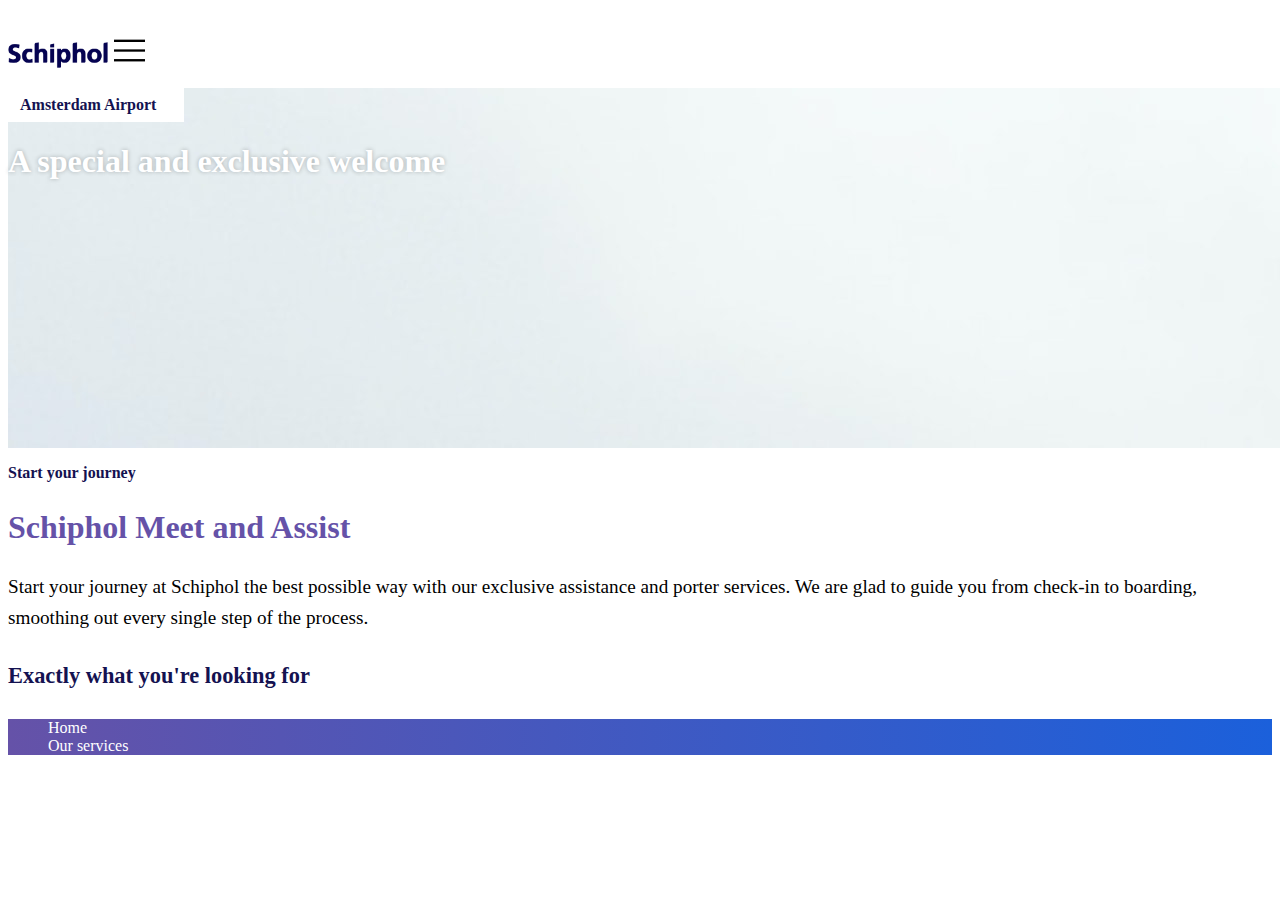
==== index.html @ 2ff03570 "Add files via upload" ====
<!doctype html>
<html lang="nl">
	
<head>
	<meta charset="UTF-8">
	<meta name="author" content="jouw naam">
	<meta name="viewport" content="width=device-width, initial-scale=1">
	
	<title>FED Rozemarijn Pol</title>
	
	<link href="styles/style.css" rel="stylesheet">
	<link rel="icon" type="image/svg+xml" href="images/cropped-favicon.jpeg">
</head>

<body>

	<header>
		<a href="index.html"><img src="images/Amsterdam_Airport_Schiphol_logo_(2018–present).svg.png" alt="logo"></a>
		<input type="checkbox" id="nav-toggle" class="nav-toggle">
		<nav>   
			<ul>
				<li><a href="index.html">Home</a> </li>
				<li><a href="ourservices.html">Our services</a> </li>
			</ul>
		</nav> 
	<label for="nav-toggle" class="nav-toggle-lable">
		<span><img src="images/menu (2).png"></span>
	</label>
	
	</header>


	<main>
<article>

	<section class="hero">

		<h3>Amsterdam Airport</h3>
		<h1>A special and exclusive welcome</h1>

	</section>

	<section class="intro">
		
		<h3>Start your journey</h3>
		<h2>Schiphol Meet and Assist</h2>
		<p>Start your journey at Schiphol the best possible way with our exclusive assistance and porter services. We are glad to guide you from check-in to boarding, smoothing out every single step of the process.</p>

	</section>

	<section class="services">

		<h4>Exactly what you're looking for</h4>

	</section>

</article>
	</main>

	<footer>
		<ul>
			<li><a href="index.html">Home</a> </li>
			<li><a href="ourservices.html">Our services</a> </li>
		</ul>
	</footer>

	<script defer src="scripts/script.js"></script>
</body>
	
</html>
---- styles/style.css ----
/**************/
/* CSS REMEDY */
/**************/
*, *::after, *::before {
  box-sizing:border-box;  
}

button, summary {
	cursor: pointer;
}





/*********************/
/* CUSTOM PROPERTIES */
/*********************/
:root {
	/* startje */
	--color-text:#111;
	--color-background:#eee;
}





/****************/
/* JOUW STYLING */
/****************/

/* jouw code */

/* titels */

h1 {
	font-family: "Lato";
	font-weight: 900;
	font-size: 2em;
	color: white;
	text-shadow: 0 0 4px rgb(34 34 34 / 30%);
}

h2 {
	font-family: "Lato";
	font-weight: 900;
	font-size: 2em;
	color: rgb(101,82,168);

}

h3 {
	font-family: "Lato";
	font-weight: 900;
	font-size: 1em;
	color: #141251;
}

h4 {
	font-family: "Lato";
	font-weight: 900;
	font-size: 1.4em;
	color: #141251;
}



header img {
	width: 100px;
}

/* Hamburger menu */

span img {
	width: 35px;
	padding-top: 25px;
}

.nav-toggle {
	display: none;
}

.nav-toggle-label {
	position: absolute;
	display:flex;
	align-items:center;

}

.nav-toggle:checked ~ nav {
	display:block;
}

nav {
	
	position:absolute;
	display:none;
	background-color:#141251;
	
}

nav a{
	text-decoration: none;
	font-family: "Lato";
	font-weight: 200;
	font-size: 1em;
	color:#ffffff;

}

nav li {
	list-style: none;
}


/* Hero */



.hero {

	background-image: url(../images/willy-wo-pXnMG0FfSwA-unsplash.jpg);
	width: 100vw;
	height: 40vh;

}

.hero h3 {
	background-color: white;
	padding-top: 8px;
	padding-bottom: 8px;
	padding-left: 12px;
	padding-right: 12px;
	width: 11em;
	
}

/* Intro */

.intro p{

	font-family: "Lato";
	font-weight: 200;
	font-size: 1.2em;
	color: rgb (34, 34, 34);
	line-height: 1.6em;
	
}






/* Footer */

footer {
	background-image:linear-gradient(90deg, #6552a8 0%, #1b60db 100%);
}

footer a {
	font-family: "Lato";
	font-weight: 200;
	font-size: 1em;
	color:#ffffff;
	text-decoration: none;
	
}

footer li {
	list-style: none;
}
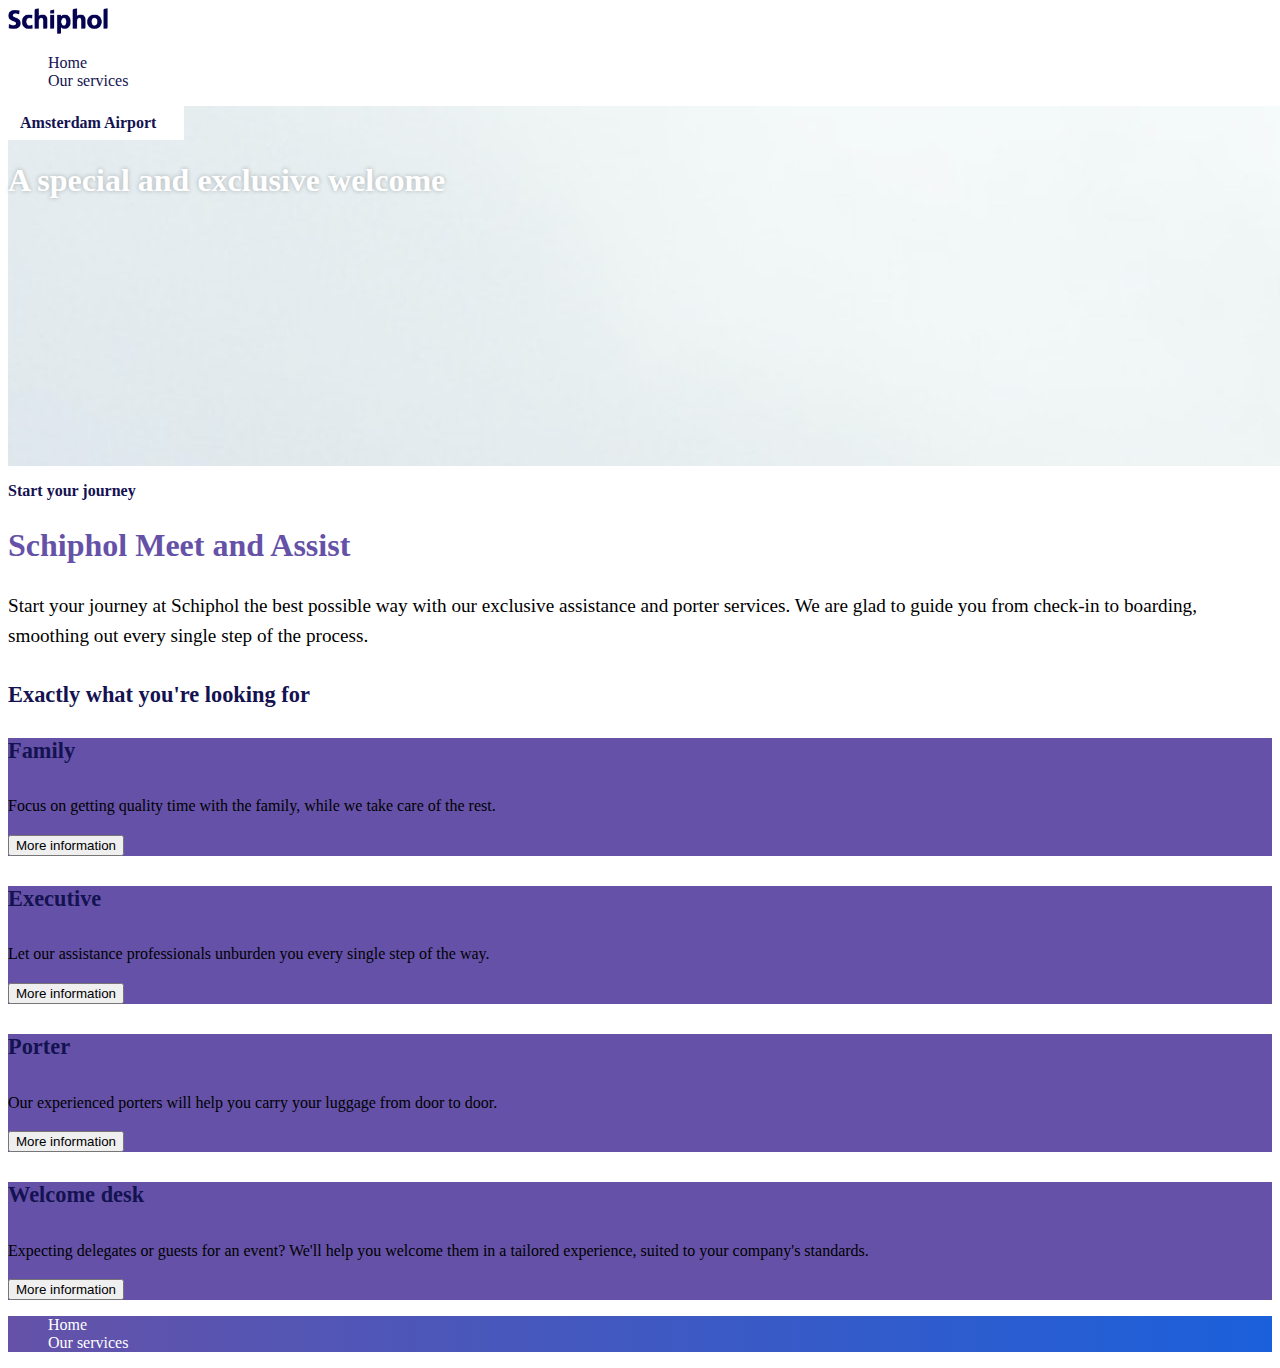
==== commit b52ef9a1: "Add files via upload" ====
--- a/index.html
+++ b/index.html
@@ -16,22 +16,19 @@
 
 	<header>
 		<a href="index.html"><img src="images/Amsterdam_Airport_Schiphol_logo_(2018–present).svg.png" alt="logo"></a>
-		<input type="checkbox" id="nav-toggle" class="nav-toggle">
 		<nav>   
 			<ul>
 				<li><a href="index.html">Home</a> </li>
 				<li><a href="ourservices.html">Our services</a> </li>
 			</ul>
 		</nav> 
-	<label for="nav-toggle" class="nav-toggle-lable">
-		<span><img src="images/menu (2).png"></span>
-	</label>
+	
 	
 	</header>
 
 
 	<main>
-<article>
+
 
 	<section class="hero">
 
@@ -48,13 +45,37 @@
 
 	</section>
 
-	<section class="services">
+	<article class="services">
 
 		<h4>Exactly what you're looking for</h4>
 
-	</section>
+		<section class="card">
+			<h4>Family</h4>
+			<p>Focus on getting quality time with the family, while we take care of the rest.</p>
+			<a href="ourservices.html"><button type="button">More information</button></a>
+		</section>
 
-</article>
+		<section class="card">
+			<h4>Executive</h4>
+			<p>Let our assistance professionals unburden you every single step of the way.</p>
+			<a href="ourservices.html"><button type="button">More information</button></a>
+		</section>
+
+		<section class="card">
+			<h4>Porter</h4>
+			<p>Our experienced porters will help you carry your luggage from door to door.</p>
+			<a href="ourservices.html"><button type="button">More information</button></a>
+		</section>
+
+		<section class="card">
+			<h4>Welcome desk</h4>
+			<p>Expecting delegates or guests for an event? We'll help you welcome them in a tailored experience, suited to your company's standards.</p>
+			<a href="ourservices.html"><button type="button">More information</button></a>
+		</section>
+
+	</article>
+
+
 	</main>
 
 	<footer>
--- a/styles/style.css
+++ b/styles/style.css
@@ -32,7 +32,7 @@
 
 /* jouw code */
 
-/* titels */
+/* titels en tekst*/
 
 h1 {
 	font-family: "Lato";
@@ -64,48 +64,27 @@
 	color: #141251;
 }
 
-
+p {
+	font-family: "Lato";
+	font-weight: 200;
+	font-size: 1em;
+	color: rgb (34, 34, 34);
+	line-height: 1.6em;
+}
 
 header img {
 	width: 100px;
 }
 
-/* Hamburger menu */
+/* Navigatie */
 
-span img {
-	width: 35px;
-	padding-top: 25px;
-}
-
-.nav-toggle {
-	display: none;
-}
-
-.nav-toggle-label {
-	position: absolute;
-	display:flex;
-	align-items:center;
-
-}
-
-.nav-toggle:checked ~ nav {
-	display:block;
-}
-
-nav {
-	
-	position:absolute;
-	display:none;
-	background-color:#141251;
-	
-}
 
 nav a{
 	text-decoration: none;
 	font-family: "Lato";
 	font-weight: 200;
 	font-size: 1em;
-	color:#ffffff;
+	color:#141251;
 
 }
 
@@ -149,9 +128,11 @@
 }
 
 
+/* Services Cards */
 
-
-
+.card {
+	background-color: #6552a8;
+}
 
 /* Footer */
 
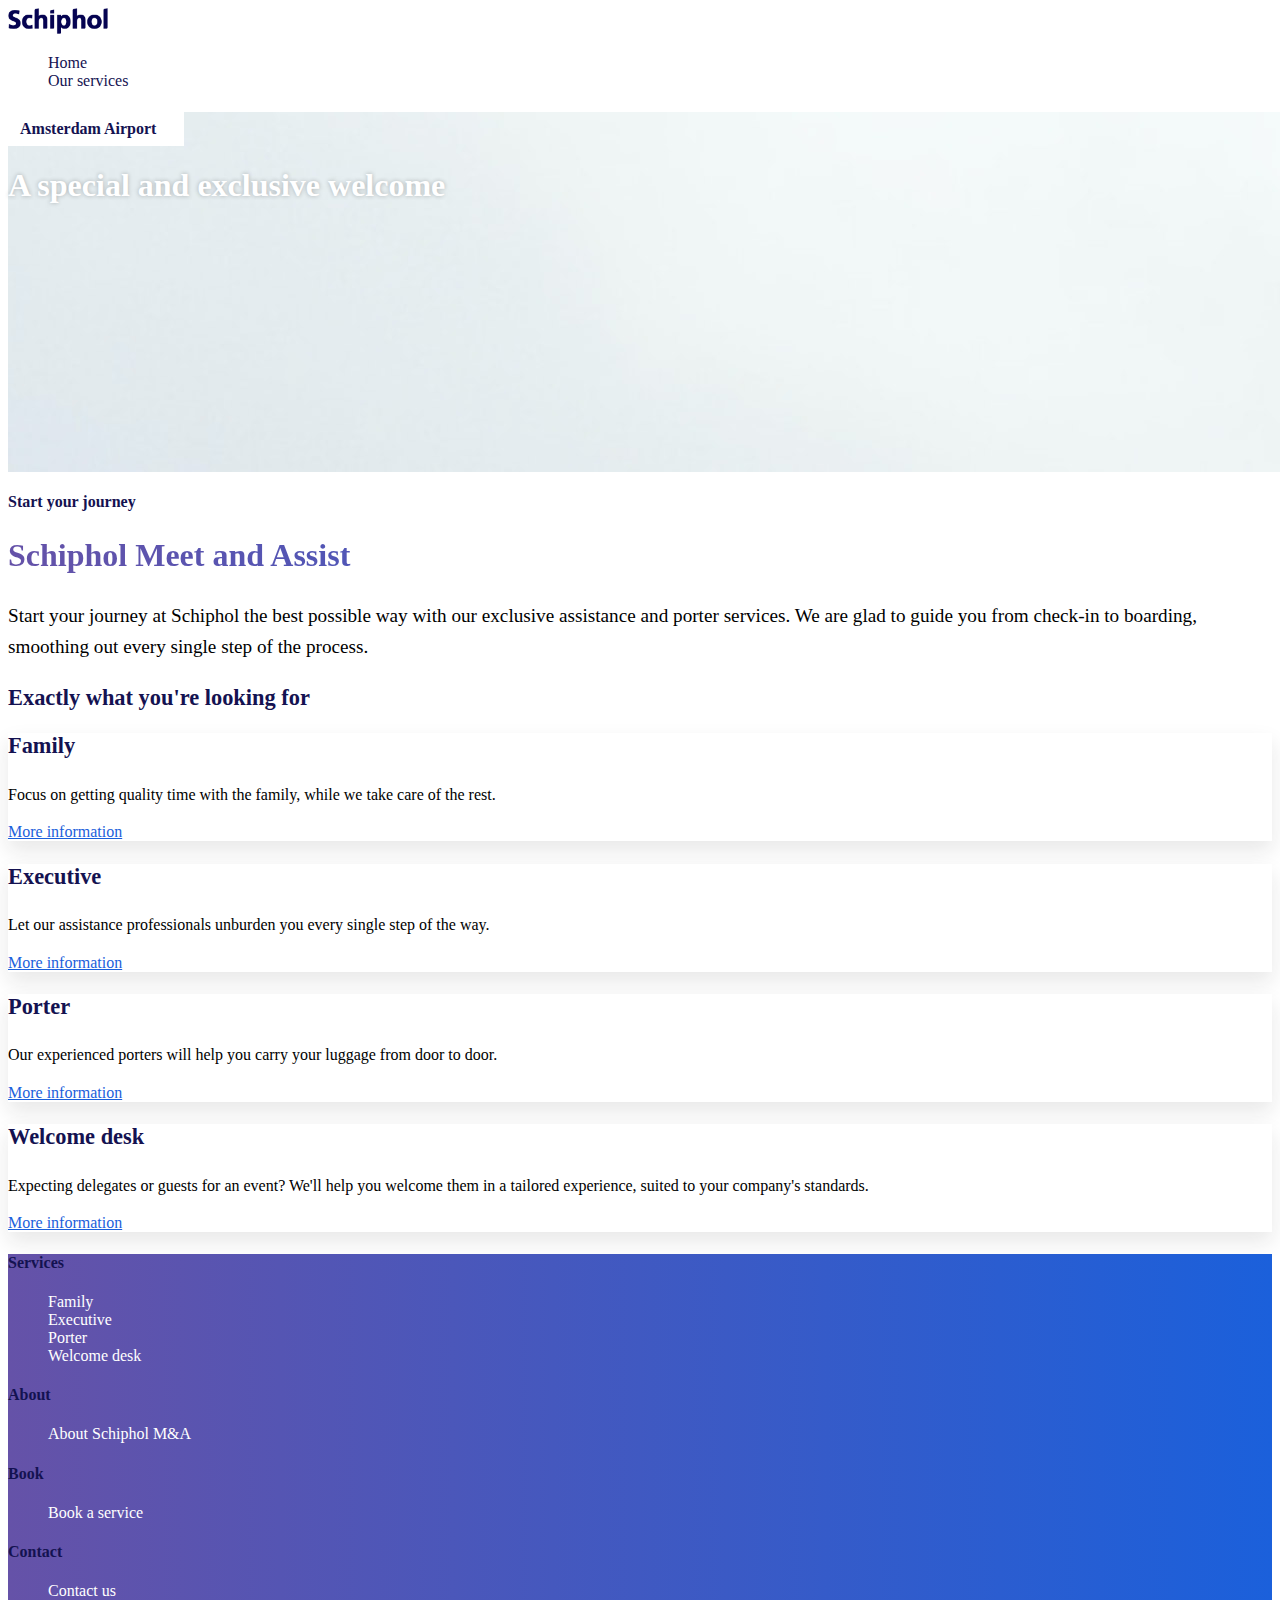
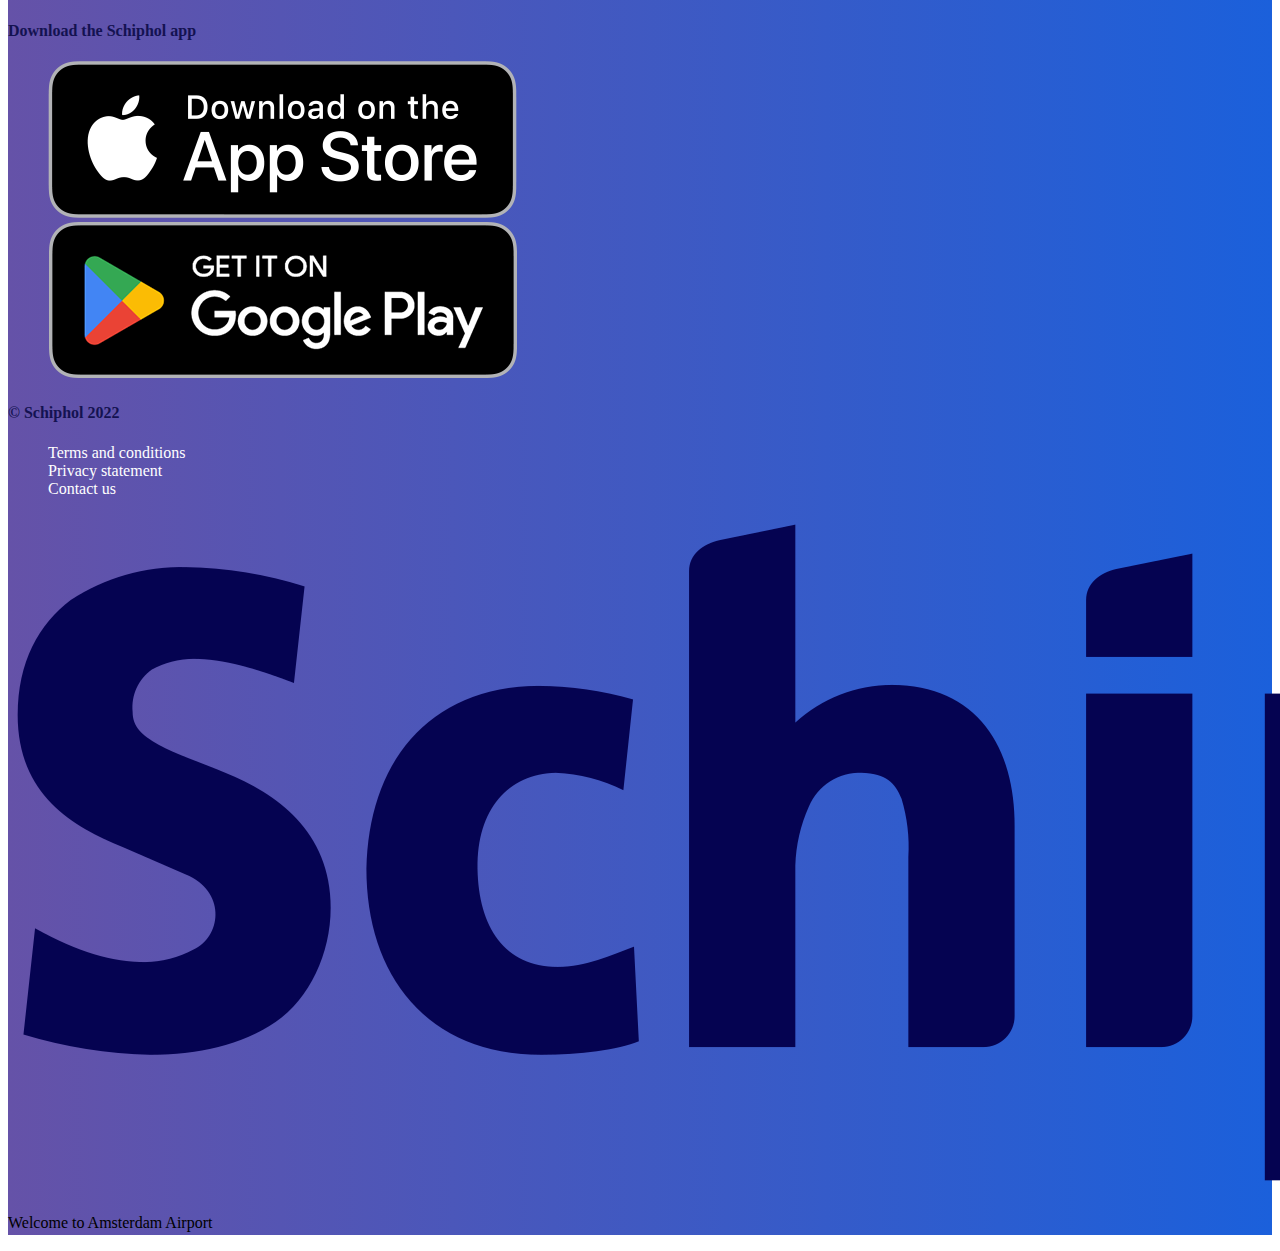
==== commit 489a8eec: "Add files via upload" ====
--- a/index.html
+++ b/index.html
@@ -15,79 +15,142 @@
 <body>
 
 	<header>
-		<a href="index.html"><img src="images/Amsterdam_Airport_Schiphol_logo_(2018–present).svg.png" alt="logo"></a>
+
+		
+		<a class="logo" href="index.html">
+			<img src="images/Amsterdam_Airport_Schiphol_logo_(2018–present).svg.png" alt="logo">
+		</a>
+
+		
+
 		<nav>   
 			<ul>
 				<li><a href="index.html">Home</a> </li>
 				<li><a href="ourservices.html">Our services</a> </li>
 			</ul>
 		</nav> 
-	
-	
+
 	</header>
 
 
 	<main>
 
+		<section class="hero">
 
-	<section class="hero">
+			<h4>Amsterdam Airport</h4>
+			<h1>A special and exclusive welcome</h1>
 
-		<h3>Amsterdam Airport</h3>
-		<h1>A special and exclusive welcome</h1>
-
-	</section>
-
-	<section class="intro">
-		
-		<h3>Start your journey</h3>
-		<h2>Schiphol Meet and Assist</h2>
-		<p>Start your journey at Schiphol the best possible way with our exclusive assistance and porter services. We are glad to guide you from check-in to boarding, smoothing out every single step of the process.</p>
-
-	</section>
-
-	<article class="services">
-
-		<h4>Exactly what you're looking for</h4>
-
-		<section class="card">
-			<h4>Family</h4>
-			<p>Focus on getting quality time with the family, while we take care of the rest.</p>
-			<a href="ourservices.html"><button type="button">More information</button></a>
 		</section>
 
-		<section class="card">
-			<h4>Executive</h4>
-			<p>Let our assistance professionals unburden you every single step of the way.</p>
-			<a href="ourservices.html"><button type="button">More information</button></a>
+		<section class="intro">
+			
+			<h4>Start your journey</h4>
+			<h2>Schiphol Meet and Assist</h2>
+			<p>Start your journey at Schiphol the best possible way with our exclusive assistance and porter services. We are glad to guide you from check-in to boarding, smoothing out every single step of the process.</p>
+
 		</section>
 
-		<section class="card">
-			<h4>Porter</h4>
-			<p>Our experienced porters will help you carry your luggage from door to door.</p>
-			<a href="ourservices.html"><button type="button">More information</button></a>
-		</section>
+		<article>
 
-		<section class="card">
-			<h4>Welcome desk</h4>
-			<p>Expecting delegates or guests for an event? We'll help you welcome them in a tailored experience, suited to your company's standards.</p>
-			<a href="ourservices.html"><button type="button">More information</button></a>
-		</section>
+			<h3>Exactly what you're looking for</h3>
 
-	</article>
+			<section class="card">
+				<h3>Family</h3>
+				<p>Focus on getting quality time with the family, while we take care of the rest.</p>
+				<a href="ourservices.html">More information</a>
+			</section>
 
+			<section class="card">
+				<h3>Executive</h3>
+				<p>Let our assistance professionals unburden you every single step of the way.</p>
+				<a href="ourservices.html">More information</a>
+			</section>
+
+			<section class="card">
+				<h3>Porter</h3>
+				<p>Our experienced porters will help you carry your luggage from door to door.</p>
+				<a href="ourservices.html">More information</a>
+			</section>
+
+			<section class="card">
+				<h3>Welcome desk</h3>
+				<p>Expecting delegates or guests for an event? We'll help you welcome them in a tailored experience, suited to your company's standards.</p>
+				<a href="ourservices.html">More information</a>
+			</section>
+
+		</article>
 
 	</main>
 
 	<footer>
-		<ul>
-			<li><a href="index.html">Home</a> </li>
-			<li><a href="ourservices.html">Our services</a> </li>
-		</ul>
+		
+		<section>
+			
+			<h4>Services</h4>
+
+			<ul>
+				<li><a href="ourservices.html">Family</a> </li>
+				<li><a href="ourservices.html">Executive</a> </li>
+				<li><a href="ourservices.html">Porter</a> </li>
+				<li><a href="ourservices.html">Welcome desk</a> </li>
+			</ul>
+
+			<h4>About</h4>
+			
+			<ul>
+				<li><a href="ourservices.html">About Schiphol M&A</a> </li>
+			</ul>
+
+			<h4>Book</h4>
+			
+			<ul>
+				<li><a href="ourservices.html">Book a service</a> </li>
+			</ul>
+
+			<h4>Contact</h4>
+			
+			<ul>
+				<li><a href="ourservices.html">Contact us</a> </li>
+			</ul>
+
+		</section>
+
+		<section>
+			<h4>Download the Schiphol app</h4>
+
+			<ul>
+				<li><a href="https://apps.apple.com/app/schiphol-amsterdam-airport/id409161665?l=en"><img src="images/download-on-the-app-store.png" alt="Download on the App Store"></a> </li>
+				<li><a href="https://play.google.com/store/apps/details?id=org.schiphol&referrer=utm_source=schiphol.nl&utm_campaign=footerbanner&utm_content=EN"><img src="images/get-it-on-google-play.png" alt="Get it on Google Play"></a> </li>
+			</ul>
+		</section>
+
+		<section>
+			<h4>© Schiphol 2022</h4>
+			
+			<ul>
+				<li><a href="ourservices.html">Terms and conditions</a> </li>
+				<li><a href="ourservices.html">Privacy statement</a> </li>
+				<li><a href="ourservices.html">Contact us</a> </li>
+			</ul>
+
+		</section>
+
+		<section>
+			<img src="images/Amsterdam_Airport_Schiphol_logo_(2018–present).svg.png">
+			<p>Welcome to Amsterdam Airport</p>
+		</section>
+
+
+
 	</footer>
 
 	<script defer src="scripts/script.js"></script>
+
 </body>
-	
 </html>
 
 
+		
+
+
+<!-- -->
--- a/styles/style.css
+++ b/styles/style.css
@@ -32,7 +32,14 @@
 
 /* jouw code */
 
-/* titels en tekst*/
+
+/* Bronnen 
+
+https://css-tricks.com/snippets/css/a-guide-to-flexbox/
+
+*/
+
+/* kopjes en tekst*/
 
 h1 {
 	font-family: "Lato";
@@ -46,18 +53,20 @@
 	font-family: "Lato";
 	font-weight: 900;
 	font-size: 2em;
-	color: rgb(101,82,168);
-
+	-webkit-background-clip: text;
+    background-clip: text;
+	background-image: linear-gradient(90deg, #6552a8 0%, #1b60db 100%);
+    -webkit-text-fill-color: transparent;
 }
 
-h3 {
+h4 {
 	font-family: "Lato";
 	font-weight: 900;
 	font-size: 1em;
 	color: #141251;
 }
 
-h4 {
+h3 {
 	font-family: "Lato";
 	font-weight: 900;
 	font-size: 1.4em;
@@ -72,9 +81,15 @@
 	line-height: 1.6em;
 }
 
-header img {
-	width: 100px;
+/* links */
+
+a {
+	font-family: "Lato";
+	font-weight: 200;
+	font-size: 1em;
+	color: #1b60db;
 }
+
 
 /* Navigatie */
 
@@ -92,6 +107,11 @@
 	list-style: none;
 }
 
+/* header */
+
+header img {
+	width: 100px;
+}
 
 /* Hero */
 
@@ -105,7 +125,7 @@
 
 }
 
-.hero h3 {
+.hero h4 {
 	background-color: white;
 	padding-top: 8px;
 	padding-bottom: 8px;
@@ -131,7 +151,8 @@
 /* Services Cards */
 
 .card {
-	background-color: #6552a8;
+	background-color: white;
+	box-shadow: 0 0.625em 1.25em 0 rgb(34 34 34 / 10%);
 }
 
 /* Footer */
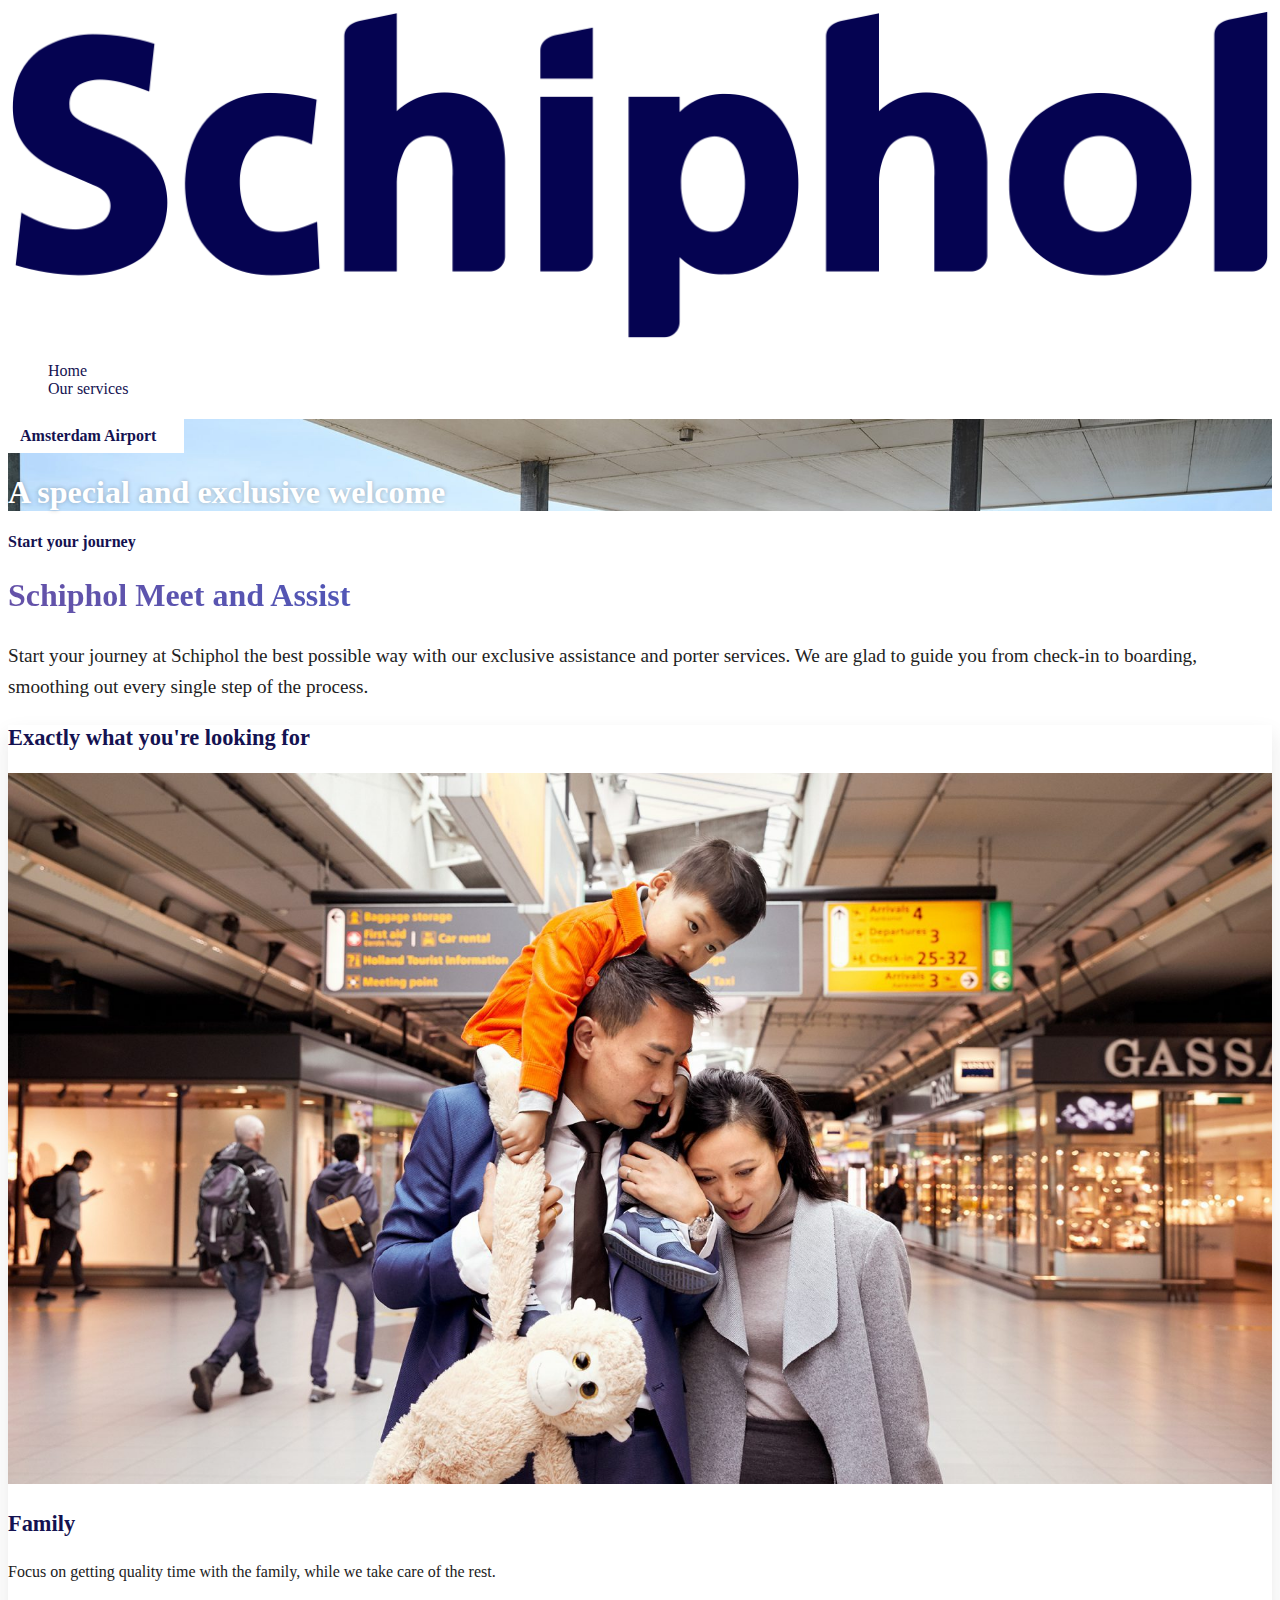
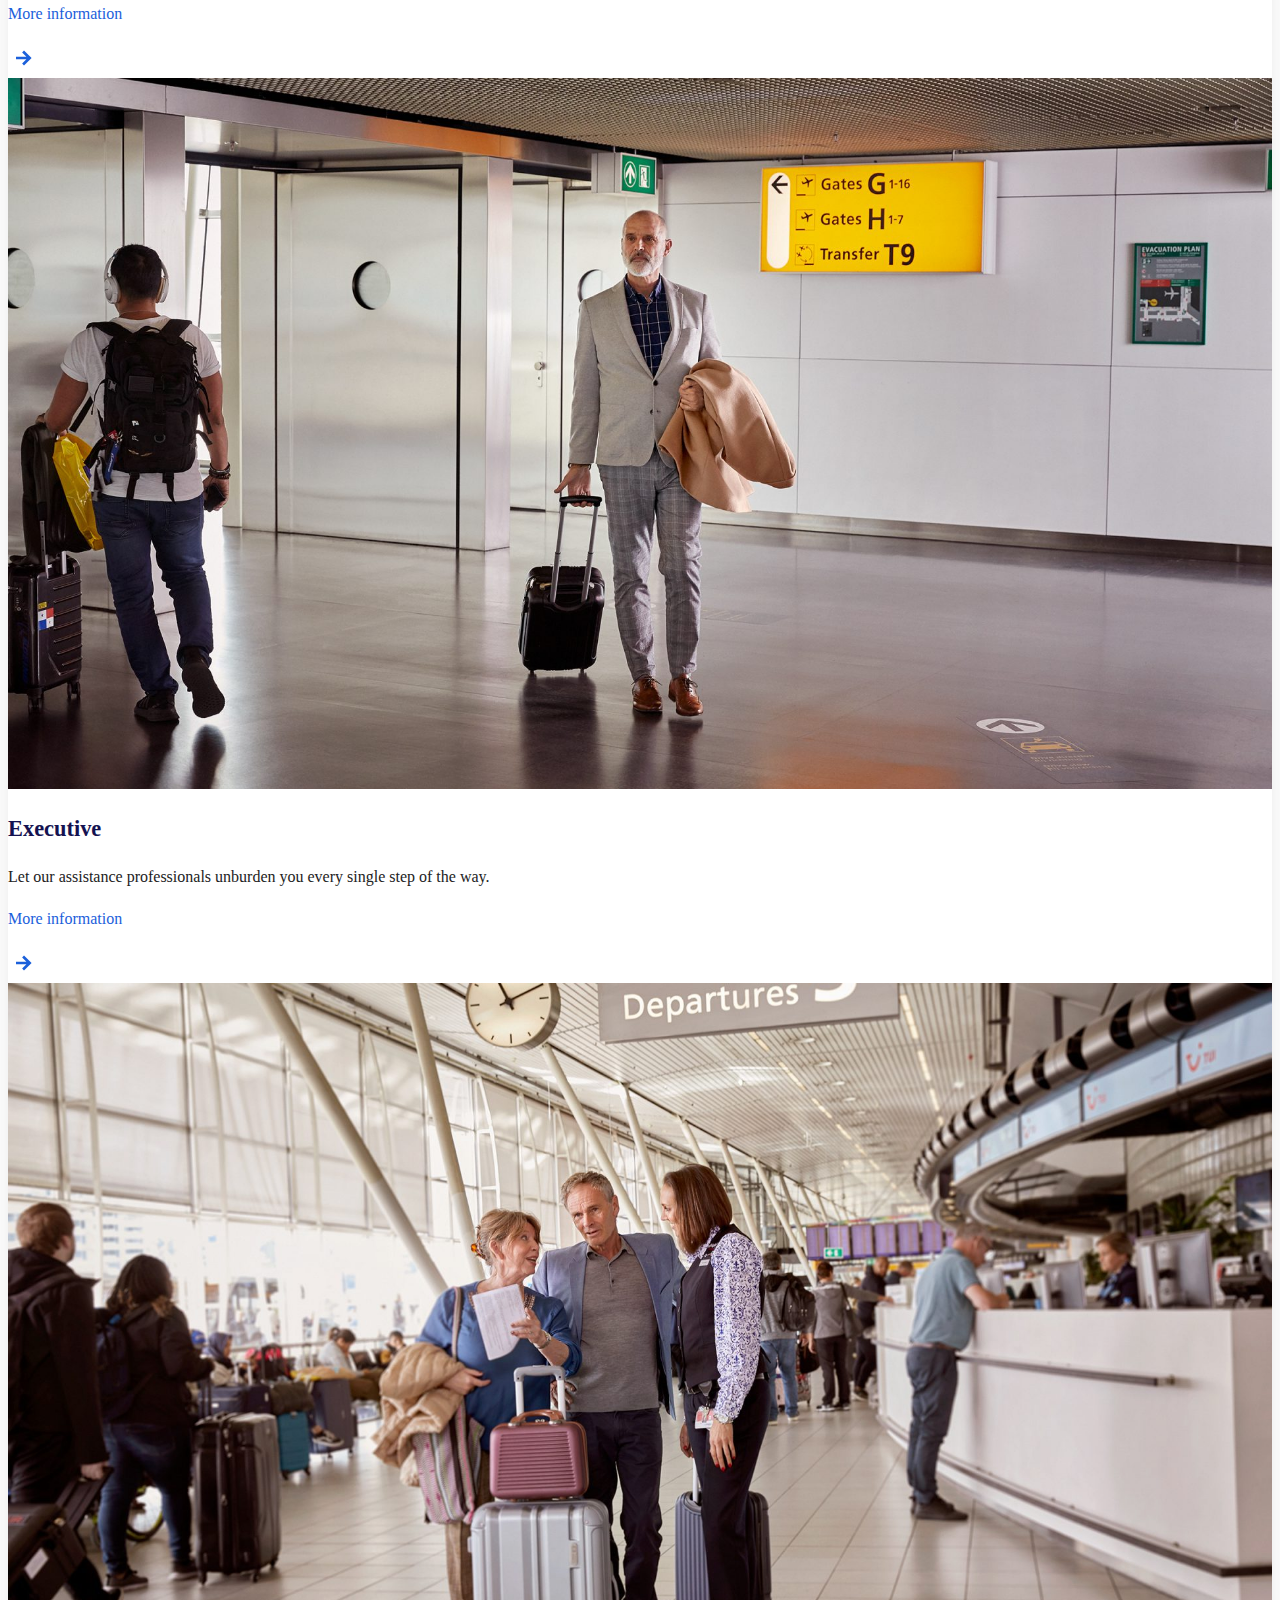
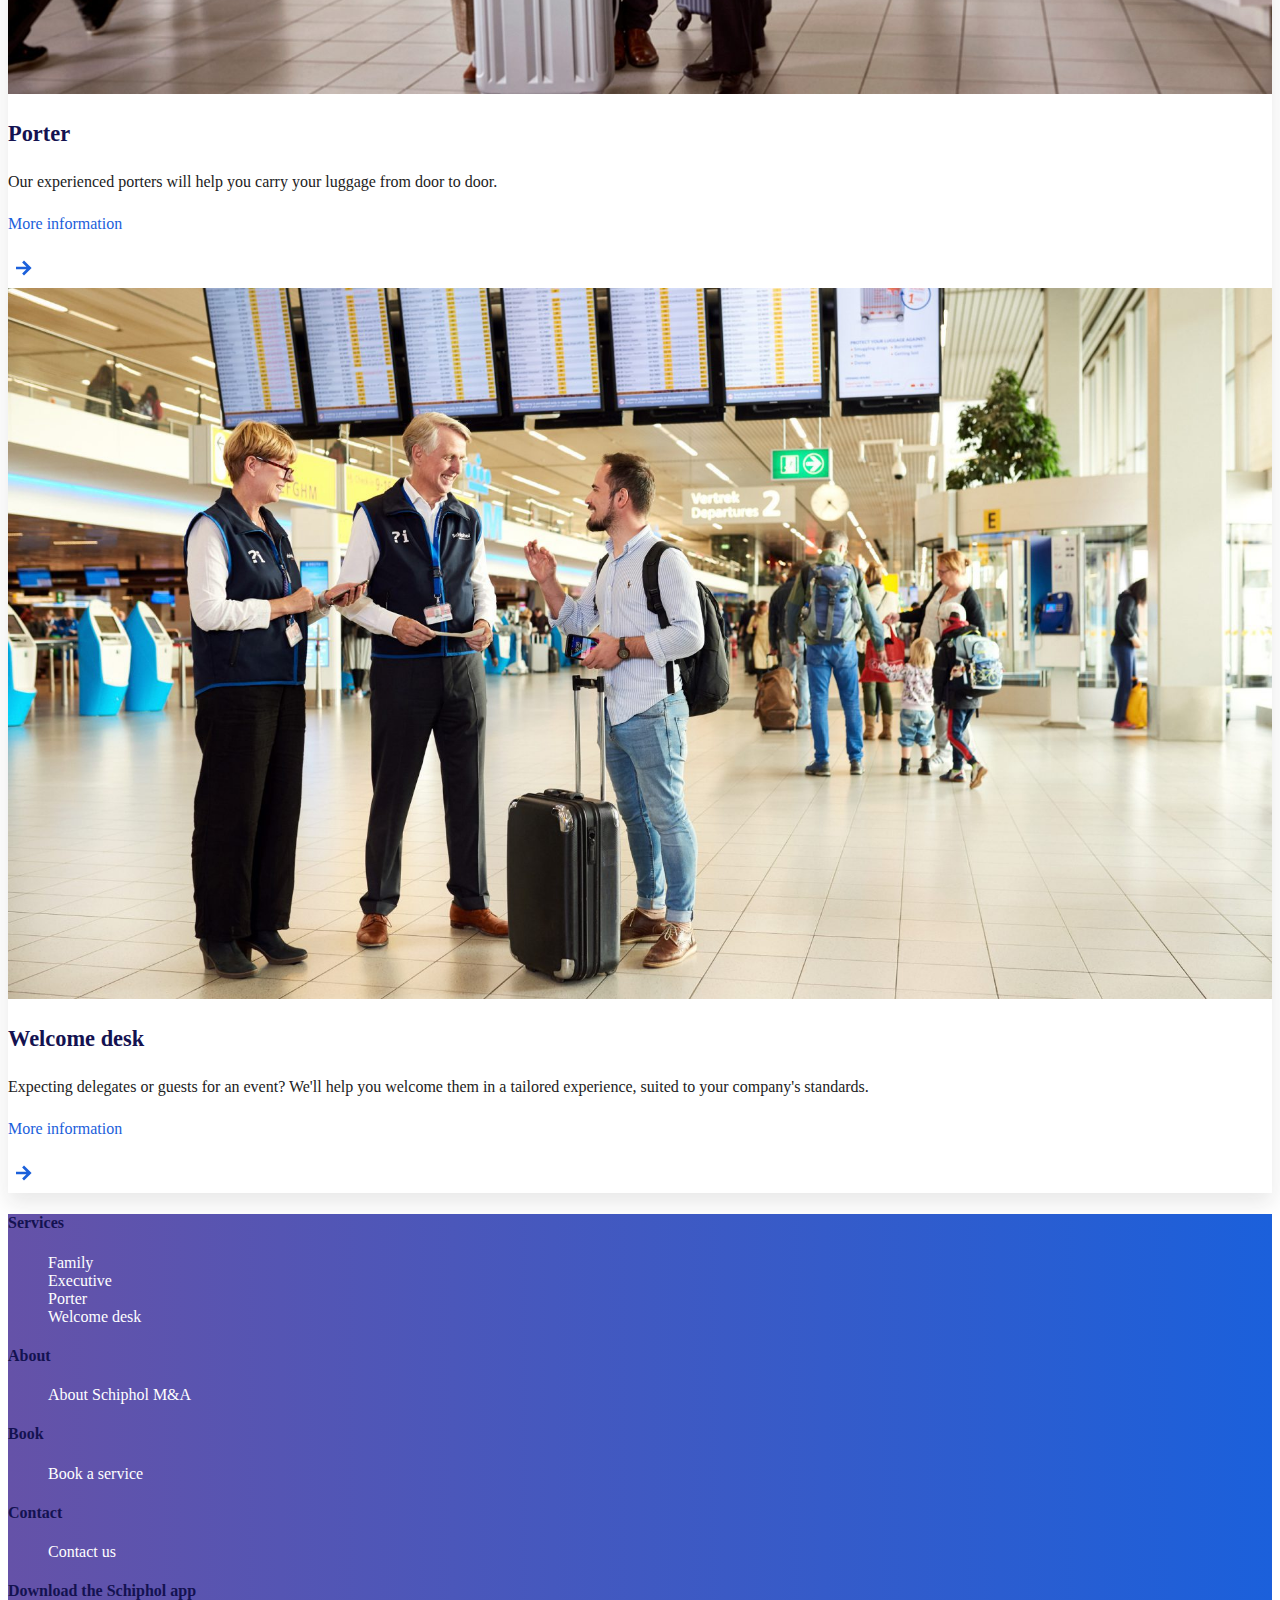
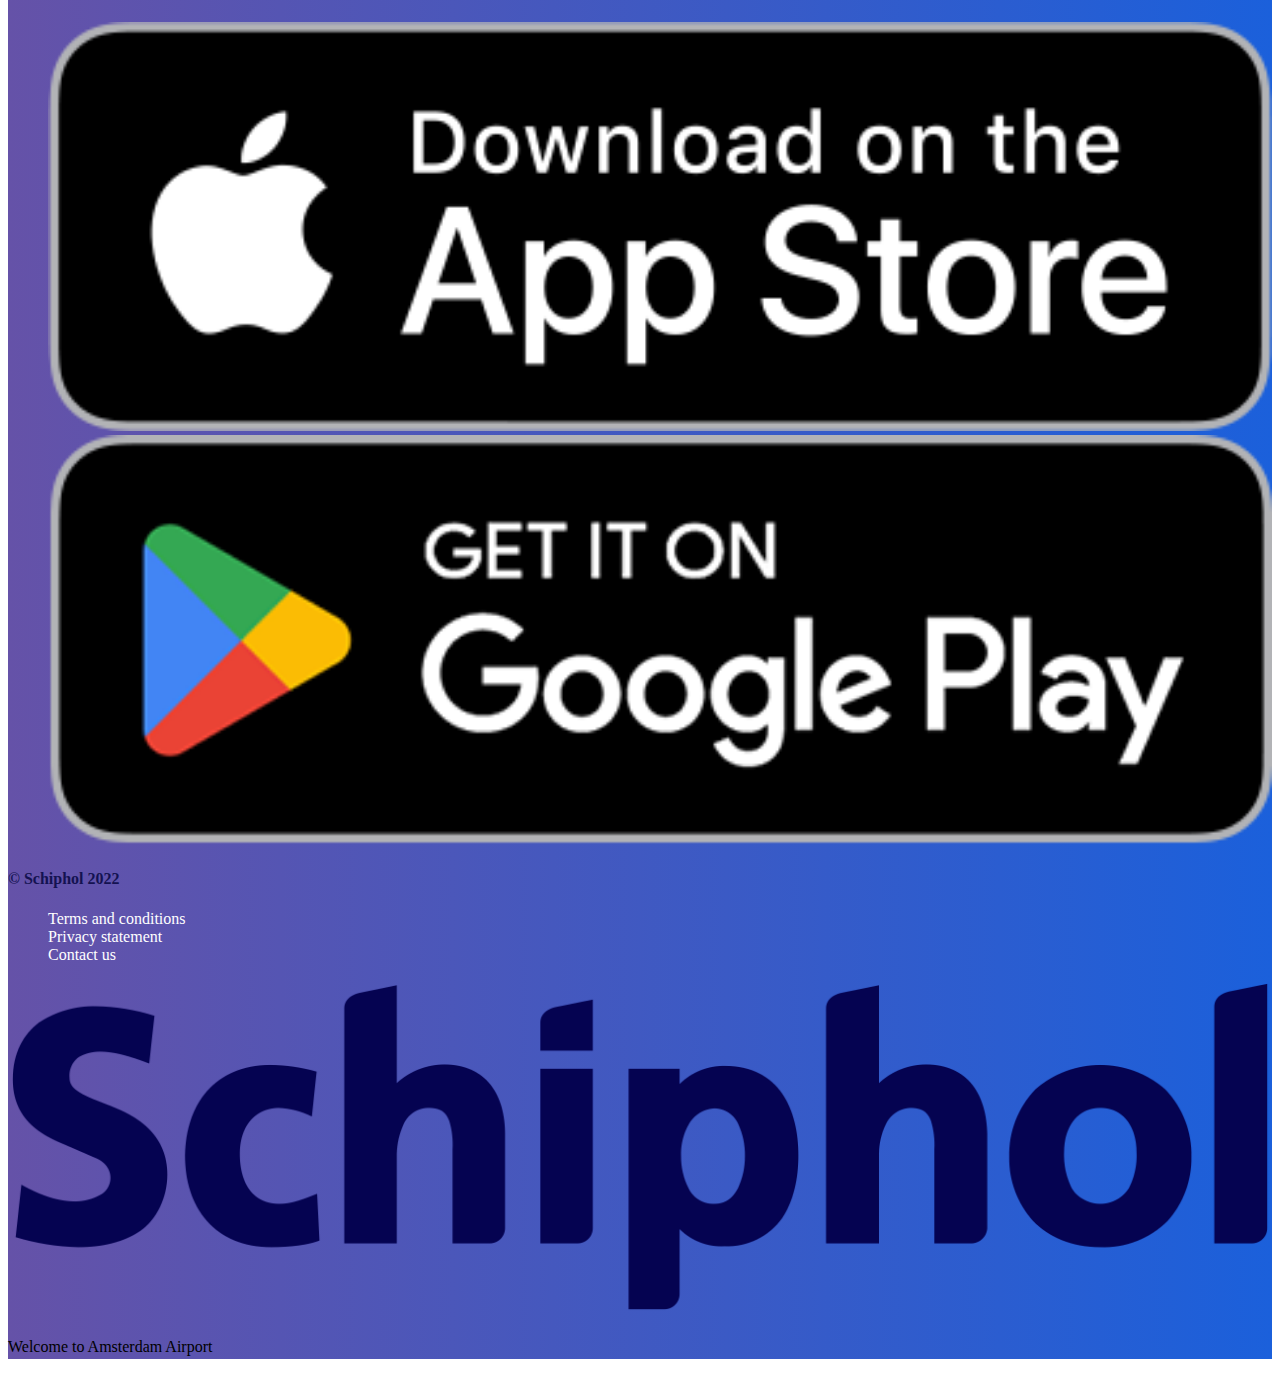
==== commit 4593f7c1: "Add files via upload" ====
--- a/index.html
+++ b/index.html
@@ -50,32 +50,48 @@
 
 		</section>
 
-		<article>
+		<article class="card">
 
 			<h3>Exactly what you're looking for</h3>
 
-			<section class="card">
-				<h3>Family</h3>
-				<p>Focus on getting quality time with the family, while we take care of the rest.</p>
-				<a href="ourservices.html">More information</a>
+			<section>
+				<a href="ourservices.html">
+					<img src="images/family.jpeg">
+					<h3>Family</h3>
+					<p>Focus on getting quality time with the family, while we take care of the rest.</p>
+					<p>More information</p>
+					<svg xmlns="http://www.w3.org/2000/svg" viewBox="0 0 24 24"><path fill="currentcolor" d="M12 6.3l-1.4 1.5 3.2 3.2H6v2h7.8l-3.2 3.2 1.4 1.5 5.7-5.7L12 6.3z"/></svg>
+				</a>
 			</section>
 
-			<section class="card">
-				<h3>Executive</h3>
-				<p>Let our assistance professionals unburden you every single step of the way.</p>
-				<a href="ourservices.html">More information</a>
+			<section>
+				<a href="ourservices.html">
+					<img src="images/executive.jpeg">
+					<h3>Executive</h3>
+					<p>Let our assistance professionals unburden you every single step of the way.</p>
+					<p>More information</p>
+					<svg xmlns="http://www.w3.org/2000/svg" viewBox="0 0 24 24"><path fill="currentcolor" d="M12 6.3l-1.4 1.5 3.2 3.2H6v2h7.8l-3.2 3.2 1.4 1.5 5.7-5.7L12 6.3z"/></svg>
+				</a>
 			</section>
 
-			<section class="card">
-				<h3>Porter</h3>
-				<p>Our experienced porters will help you carry your luggage from door to door.</p>
-				<a href="ourservices.html">More information</a>
+			<section>
+				<a href="ourservices.html">
+					<img src="images/porter.jpeg">
+					<h3>Porter</h3>
+					<p>Our experienced porters will help you carry your luggage from door to door.</p>
+					<p>More information</p>
+					<svg xmlns="http://www.w3.org/2000/svg" viewBox="0 0 24 24"><path fill="currentcolor" d="M12 6.3l-1.4 1.5 3.2 3.2H6v2h7.8l-3.2 3.2 1.4 1.5 5.7-5.7L12 6.3z"/></svg>
+				</a>
 			</section>
 
-			<section class="card">
-				<h3>Welcome desk</h3>
-				<p>Expecting delegates or guests for an event? We'll help you welcome them in a tailored experience, suited to your company's standards.</p>
-				<a href="ourservices.html">More information</a>
+			<section>
+				<a href="ourservices.html">
+					<img src="images/welcome-desk.jpeg">
+					<h3>Welcome desk</h3>
+					<p>Expecting delegates or guests for an event? We'll help you welcome them in a tailored experience, suited to your company's standards.</p>
+					<p>More information</p>
+					<svg xmlns="http://www.w3.org/2000/svg" viewBox="0 0 24 24"><path fill="currentcolor" d="M12 6.3l-1.4 1.5 3.2 3.2H6v2h7.8l-3.2 3.2 1.4 1.5 5.7-5.7L12 6.3z"/></svg>
+				</a>
 			</section>
 
 		</article>
--- a/styles/style.css
+++ b/styles/style.css
@@ -9,7 +9,9 @@
 	cursor: pointer;
 }
 
-
+img {
+	width: 100%;
+}
 
 
 
@@ -33,8 +35,9 @@
 /* jouw code */
 
 
-/* Bronnen 
+/* Bronnen / hulpmiddelen
 
+https://extract.pics/
 https://css-tricks.com/snippets/css/a-guide-to-flexbox/
 
 */
@@ -81,14 +84,7 @@
 	line-height: 1.6em;
 }
 
-/* links */
 
-a {
-	font-family: "Lato";
-	font-weight: 200;
-	font-size: 1em;
-	color: #1b60db;
-}
 
 
 /* Navigatie */
@@ -109,19 +105,14 @@
 
 /* header */
 
-header img {
-	width: 100px;
-}
-
 /* Hero */
 
 
 
 .hero {
 
-	background-image: url(../images/willy-wo-pXnMG0FfSwA-unsplash.jpg);
-	width: 100vw;
-	height: 40vh;
+	background-image: url(../images/hero-image.jpeg);
+	background-size: cover;
 
 }
 
@@ -142,7 +133,7 @@
 	font-family: "Lato";
 	font-weight: 200;
 	font-size: 1.2em;
-	color: rgb (34, 34, 34);
+	color: rgb(34, 34, 34);
 	line-height: 1.6em;
 	
 }
@@ -153,7 +144,34 @@
 .card {
 	background-color: white;
 	box-shadow: 0 0.625em 1.25em 0 rgb(34 34 34 / 10%);
+	
+	
 }
+
+
+.card a {
+	text-decoration: none;
+	
+}
+
+.card a p {
+	color: rgb(34, 34, 34);
+	
+}
+
+.card p:last-of-type {
+	font-family: "Lato";
+	font-weight: 200;
+	font-size: 1em;
+	color: rgb(27, 96, 219);
+	text-decoration: none;
+}
+
+.card svg {
+	color: rgb(27, 96, 219);
+	max-width: 32px;
+}
+
 
 /* Footer */
 
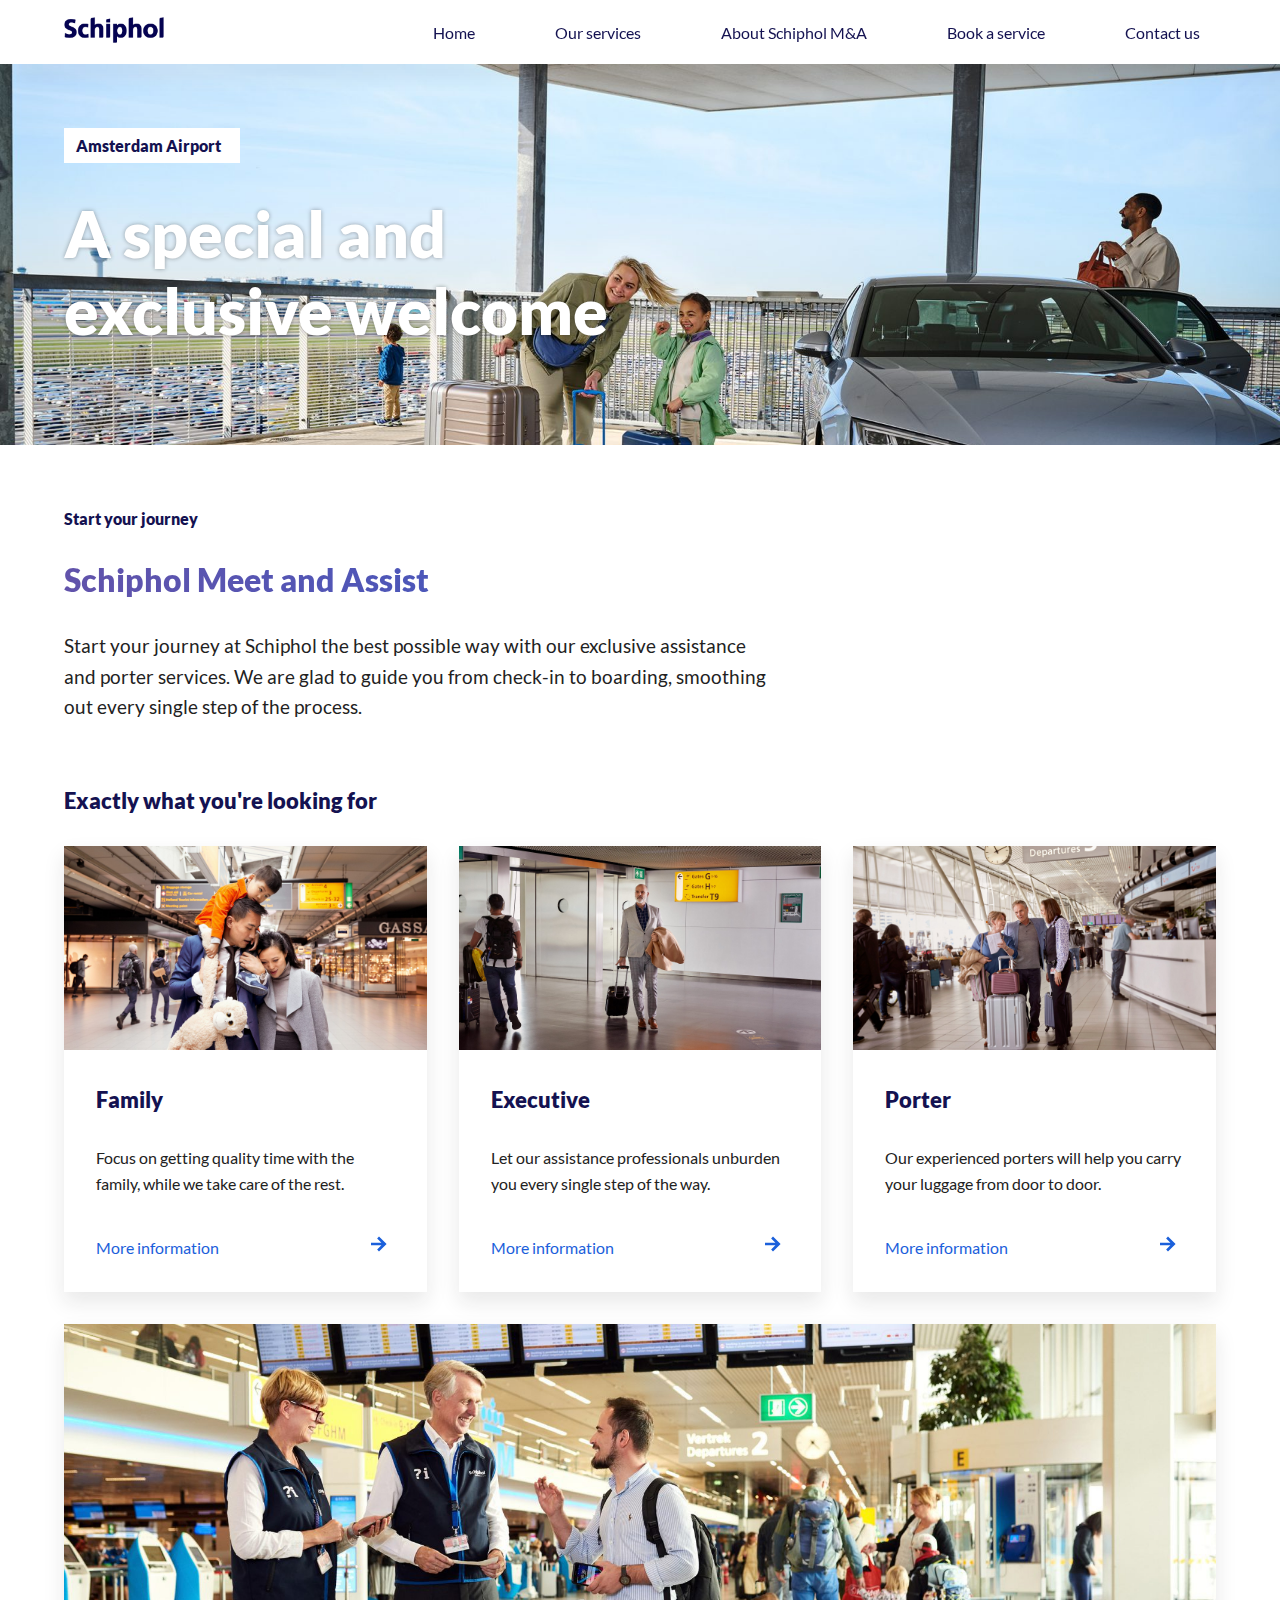
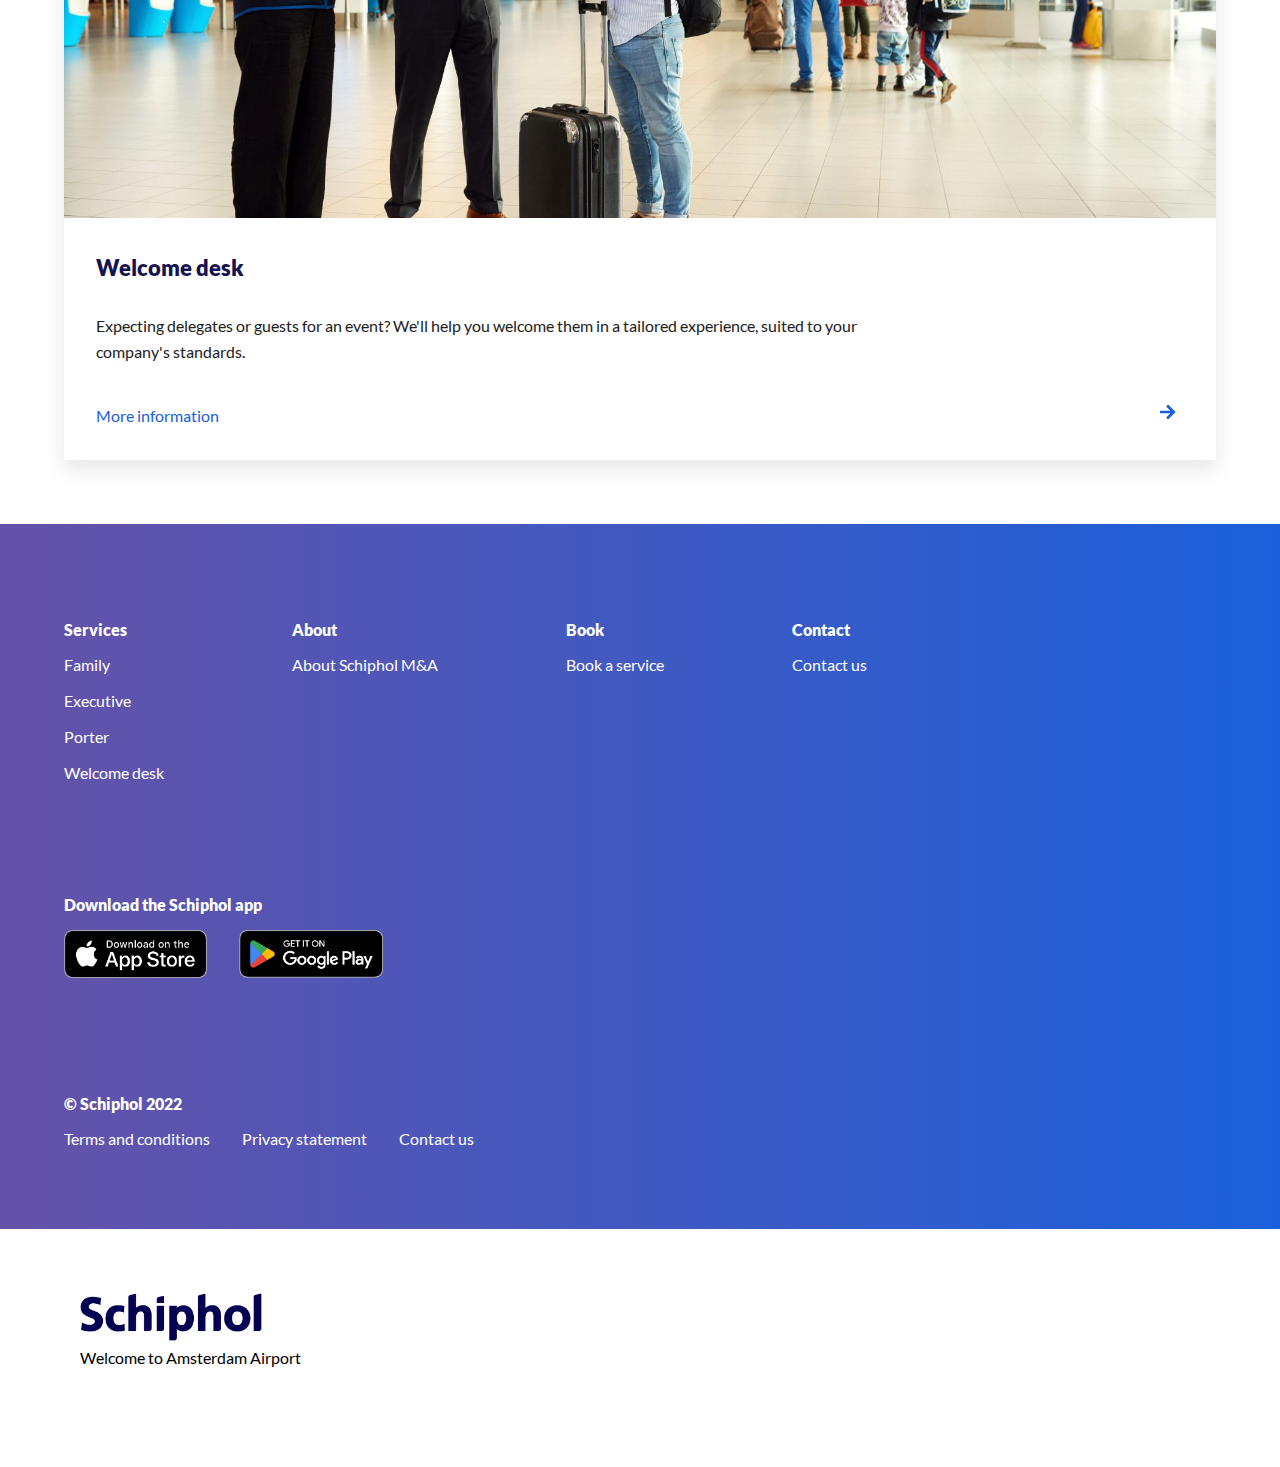
==== commit 859056fc: "Add files via upload" ====
--- a/index.html
+++ b/index.html
@@ -16,81 +16,102 @@
 
 	<header>
 
-		
-		<a class="logo" href="index.html">
+
+		<a href="index.html">
 			<img src="images/Amsterdam_Airport_Schiphol_logo_(2018–present).svg.png" alt="logo">
 		</a>
 
-		
+		<a href="#" class="hamburger">
+			<span></span>
+			<span></span>
+			<span></span>
+		</a>
 
 		<nav>   
+			<div class="navbar-links">
 			<ul>
 				<li><a href="index.html">Home</a> </li>
-				<li><a href="ourservices.html">Our services</a> </li>
+				<li><a href="about.html">Our services</a> </li>
+				<li><a href="about.html">About Schiphol M&A</a> </li>
+				<li><a href="about.html">Book a service</a> </li>
+				<li><a href="about.html">Contact us</a> </li>
 			</ul>
+			</div>
+			
 		</nav> 
 
+			
 	</header>
 
 
 	<main>
 
 		<section class="hero">
-
+		<div class="text-container-hero">
 			<h4>Amsterdam Airport</h4>
-			<h1>A special and exclusive welcome</h1>
-
+			<h2>A special and exclusive welcome</h2>
+		</div>
 		</section>
 
 		<section class="intro">
 			
 			<h4>Start your journey</h4>
-			<h2>Schiphol Meet and Assist</h2>
+			<h1>Schiphol Meet and Assist</h1>
 			<p>Start your journey at Schiphol the best possible way with our exclusive assistance and porter services. We are glad to guide you from check-in to boarding, smoothing out every single step of the process.</p>
 
 		</section>
 
+
+		<h3>Exactly what you're looking for</h3>
+			
 		<article class="card">
 
-			<h3>Exactly what you're looking for</h3>
 
 			<section>
-				<a href="ourservices.html">
+				<a href="about.html">
 					<img src="images/family.jpeg">
-					<h3>Family</h3>
-					<p>Focus on getting quality time with the family, while we take care of the rest.</p>
-					<p>More information</p>
-					<svg xmlns="http://www.w3.org/2000/svg" viewBox="0 0 24 24"><path fill="currentcolor" d="M12 6.3l-1.4 1.5 3.2 3.2H6v2h7.8l-3.2 3.2 1.4 1.5 5.7-5.7L12 6.3z"/></svg>
+					<div class="text-container">
+						<h3>Family</h3>
+						<p>Focus on getting quality time with the family, while we take care of the rest.</p>
+						<p>More information</p>
+						<svg xmlns="http://www.w3.org/2000/svg" viewBox="0 0 24 24"><path fill="currentcolor" d="M12 6.3l-1.4 1.5 3.2 3.2H6v2h7.8l-3.2 3.2 1.4 1.5 5.7-5.7L12 6.3z"/></svg>
+					</div>
 				</a>
 			</section>
 
 			<section>
-				<a href="ourservices.html">
+				<a href="about.html">
 					<img src="images/executive.jpeg">
-					<h3>Executive</h3>
-					<p>Let our assistance professionals unburden you every single step of the way.</p>
-					<p>More information</p>
-					<svg xmlns="http://www.w3.org/2000/svg" viewBox="0 0 24 24"><path fill="currentcolor" d="M12 6.3l-1.4 1.5 3.2 3.2H6v2h7.8l-3.2 3.2 1.4 1.5 5.7-5.7L12 6.3z"/></svg>
+					<div class="text-container">
+						<h3>Executive</h3>
+						<p>Let our assistance professionals unburden you every single step of the way.</p>
+						<p>More information</p>
+						<svg xmlns="http://www.w3.org/2000/svg" viewBox="0 0 24 24"><path fill="currentcolor" d="M12 6.3l-1.4 1.5 3.2 3.2H6v2h7.8l-3.2 3.2 1.4 1.5 5.7-5.7L12 6.3z"/></svg>
+					</div>
 				</a>
 			</section>
 
 			<section>
-				<a href="ourservices.html">
+				<a href="about.html">
 					<img src="images/porter.jpeg">
-					<h3>Porter</h3>
-					<p>Our experienced porters will help you carry your luggage from door to door.</p>
-					<p>More information</p>
-					<svg xmlns="http://www.w3.org/2000/svg" viewBox="0 0 24 24"><path fill="currentcolor" d="M12 6.3l-1.4 1.5 3.2 3.2H6v2h7.8l-3.2 3.2 1.4 1.5 5.7-5.7L12 6.3z"/></svg>
+					<div class="text-container">
+						<h3>Porter</h3>
+						<p>Our experienced porters will help you carry your luggage from door to door.</p>
+						<p>More information</p>
+						<svg xmlns="http://www.w3.org/2000/svg" viewBox="0 0 24 24"><path fill="currentcolor" d="M12 6.3l-1.4 1.5 3.2 3.2H6v2h7.8l-3.2 3.2 1.4 1.5 5.7-5.7L12 6.3z"/></svg>
+					</div>
 				</a>
 			</section>
 
 			<section>
-				<a href="ourservices.html">
+				<a href="about.html">
 					<img src="images/welcome-desk.jpeg">
-					<h3>Welcome desk</h3>
-					<p>Expecting delegates or guests for an event? We'll help you welcome them in a tailored experience, suited to your company's standards.</p>
-					<p>More information</p>
-					<svg xmlns="http://www.w3.org/2000/svg" viewBox="0 0 24 24"><path fill="currentcolor" d="M12 6.3l-1.4 1.5 3.2 3.2H6v2h7.8l-3.2 3.2 1.4 1.5 5.7-5.7L12 6.3z"/></svg>
+					<div class="text-container">
+						<h3>Welcome desk</h3>
+						<p>Expecting delegates or guests for an event? We'll help you welcome them in a tailored experience, suited to your company's standards.</p>
+						<p>More information</p>
+						<svg xmlns="http://www.w3.org/2000/svg" viewBox="0 0 24 24"><path fill="currentcolor" d="M12 6.3l-1.4 1.5 3.2 3.2H6v2h7.8l-3.2 3.2 1.4 1.5 5.7-5.7L12 6.3z"/></svg>
+					</div>
 				</a>
 			</section>
 
@@ -99,64 +120,63 @@
 	</main>
 
 	<footer>
-		
+
+<section class="footer-nav">
+	
+	<ul>
 		<section>
-			
 			<h4>Services</h4>
-
-			<ul>
-				<li><a href="ourservices.html">Family</a> </li>
-				<li><a href="ourservices.html">Executive</a> </li>
-				<li><a href="ourservices.html">Porter</a> </li>
-				<li><a href="ourservices.html">Welcome desk</a> </li>
-			</ul>
-
-			<h4>About</h4>
-			
-			<ul>
-				<li><a href="ourservices.html">About Schiphol M&A</a> </li>
-			</ul>
-
-			<h4>Book</h4>
-			
-			<ul>
-				<li><a href="ourservices.html">Book a service</a> </li>
-			</ul>
-
-			<h4>Contact</h4>
-			
-			<ul>
-				<li><a href="ourservices.html">Contact us</a> </li>
-			</ul>
-
+			<li><a href="about.html">Family</a> </li>
+			<li><a href="about.html">Executive</a> </li>
+			<li><a href="about.html">Porter</a> </li>
+			<li><a href="about.html">Welcome desk</a> </li>
 		</section>
 
 		<section>
-			<h4>Download the Schiphol app</h4>
-
-			<ul>
-				<li><a href="https://apps.apple.com/app/schiphol-amsterdam-airport/id409161665?l=en"><img src="images/download-on-the-app-store.png" alt="Download on the App Store"></a> </li>
-				<li><a href="https://play.google.com/store/apps/details?id=org.schiphol&referrer=utm_source=schiphol.nl&utm_campaign=footerbanner&utm_content=EN"><img src="images/get-it-on-google-play.png" alt="Get it on Google Play"></a> </li>
-			</ul>
+			<h4>About</h4>
+			<li><a href="about.html">About Schiphol M&A</a></li>
 		</section>
 
 		<section>
-			<h4>© Schiphol 2022</h4>
-			
-			<ul>
-				<li><a href="ourservices.html">Terms and conditions</a> </li>
-				<li><a href="ourservices.html">Privacy statement</a> </li>
-				<li><a href="ourservices.html">Contact us</a> </li>
-			</ul>
-
+			<h4>Book</h4>
+			<li><a href="about.html">Book a service</a></li>
 		</section>
 
 		<section>
-			<img src="images/Amsterdam_Airport_Schiphol_logo_(2018–present).svg.png">
-			<p>Welcome to Amsterdam Airport</p>
+			<h4>Contact</h4>
+			<li><a href="about.html">Contact us</a></li>
 		</section>
+	</ul>
+	
+</section>
 
+<section class="footer-download">
+	<ul>
+		<h4>Download the Schiphol app</h4>
+		<div class="download-links">
+			<li><a href="https://apps.apple.com/app/schiphol-amsterdam-airport/id409161665?l=en"><img src="images/download-on-the-app-store.png" alt="Download on the App Store"></a> </li>
+			<li><a href="https://play.google.com/store/apps/details?id=org.schiphol&referrer=utm_source=schiphol.nl&utm_campaign=footerbanner&utm_content=EN"><img src="images/get-it-on-google-play.png" alt="Get it on Google Play"></a> </li>
+		</div>
+	</ul>
+</section>
 
+<section class="footer-disclaimer">
+	<ul>
+		<h4>© Schiphol 2022</h4>
+		<div class="disclaimer-links">
+			<li><a href="about.html">Terms and conditions</a> </li>
+			<li><a href="about.html">Privacy statement</a> </li>
+			<li><a href="about.html">Contact us</a> </li>
+		</div>
+	</ul>
+</section>
+
+<section class="footer-logo">
+	<div class="logo-p-container">
+		<img src="images/Amsterdam_Airport_Schiphol_logo_(2018–present).svg.png">
+		<p>Welcome to Amsterdam Airport</p>
+	</div>
+</section>
 
 	</footer>
 
@@ -169,4 +189,4 @@
 		
 
 
-<!-- -->
+ 
--- a/styles/style.css
+++ b/styles/style.css
@@ -3,6 +3,8 @@
 /**************/
 *, *::after, *::before {
   box-sizing:border-box;  
+  margin: 0;
+  padding: 0;
 }
 
 button, summary {
@@ -32,27 +34,40 @@
 /* JOUW STYLING */
 /****************/
 
+
+  
+  
+  @font-face {
+	  /* lato regular */
+	  font-family: 'Lato';
+	  src: url('../fonts/Lato-Regular.ttf');
+	  font-style: normal;
+	  font-weight: 400;
+  }
+
+  @font-face {
+	/* lato black */
+	font-family: 'Lato';
+	src: url('../fonts/Lato-Black.ttf');
+	font-style: normal;
+	font-weight: 700; }
+
 /* jouw code */
 
-
-/* Bronnen / hulpmiddelen
-
-https://extract.pics/
-https://css-tricks.com/snippets/css/a-guide-to-flexbox/
-
-*/
+body {
+	margin-top:0;
+	margin-left:0;
+	margin-right:0;
+	margin-bottom: 0;
+	
+}
+
+
+
 
 /* kopjes en tekst*/
 
 h1 {
-	font-family: "Lato";
-	font-weight: 900;
-	font-size: 2em;
-	color: white;
-	text-shadow: 0 0 4px rgb(34 34 34 / 30%);
-}
-
-h2 {
 	font-family: "Lato";
 	font-weight: 900;
 	font-size: 2em;
@@ -60,6 +75,67 @@
     background-clip: text;
 	background-image: linear-gradient(90deg, #6552a8 0%, #1b60db 100%);
     -webkit-text-fill-color: transparent;
+	padding-bottom: 32px;
+	padding-left:16px;
+	
+}
+
+@media screen and (min-width: 640px) {
+	h1 {
+		padding-left: 32px;
+		padding-right: 32px;
+	}
+}
+
+/* desktop */
+@media only screen and (min-width: 1280px) {
+	h1 {
+		padding-left: 64px;
+		
+	}
+}
+
+h2 {
+	
+
+	font-family: "Lato";
+	font-weight: 900;
+	font-size: 2.5em;
+	color: white;
+	text-shadow: 0 0 4px rgb(34 34 34 / 40%);
+	padding-bottom: 32px;
+	max-width:400px;
+	padding-top:32px;
+	padding-left:16px;
+	
+}
+
+h3 {
+	font-family: "Lato";
+	font-weight: 900;
+	font-size: 1.4em;
+	color: #141251;
+	padding-bottom: 32px;
+	padding-left:16px;
+	max-width:1280px;
+	margin:auto;
+	
+}
+
+
+@media screen and (min-width: 640px) {
+	h3 {
+		padding-left: 32px;
+		padding-right: 32px;
+	}
+}
+
+/* desktop */
+@media only screen and (min-width: 1280px) {
+	h3 {
+		padding-left: 64px;
+		
+	}
 }
 
 h4 {
@@ -67,53 +143,246 @@
 	font-weight: 900;
 	font-size: 1em;
 	color: #141251;
-}
-
-h3 {
-	font-family: "Lato";
-	font-weight: 900;
-	font-size: 1.4em;
-	color: #141251;
+	padding-bottom: 32px;
+	padding-left:16px;
+	padding-top:32px;
+	
+}
+
+@media screen and (min-width: 640px) {
+	h4 {
+		padding-left: 32px;
+		padding-right: 32px;
+	}
+}
+
+/* desktop */
+@media only screen and (min-width: 1280px) {
+	h4 {
+		padding-left: 64px;
+	}
 }
 
 p {
 	font-family: "Lato";
-	font-weight: 200;
+	font-weight: 400;
 	font-size: 1em;
 	color: rgb (34, 34, 34);
 	line-height: 1.6em;
-}
-
+	max-width:800px;
+	padding-bottom: 32px;
+	
+}
+
+@media screen and (min-width: 640px) {
+	h2 {
+		padding-left: 32px;	
+		max-width:600px;
+		font-size:64px;
+	}
+}
+
+/* desktop */
+@media only screen and (min-width: 1280px) {
+	h2 {
+		padding-left: 64px;	
+		max-width:700px;
+		font-size:64px;
+	}
+}
+
+
+
+
+/* header */
+
+header {
+	box-shadow: 16px 16px 16px 0px rgb(34 34 34 / 4%);
+	position: fixed;
+	height: 64px;
+	background-color: #ffffff;
+	width: 100%;
+	display:flex;
+	justify-content: space-between;
+	align-items: center;
+	z-index: 999;
+	padding-left: 16px;
+	padding-right: 16px;
+}
+
+@media screen and (min-width: 640px) {
+	header {
+		padding-left: 32px;
+		padding-right: 32px;
+	}
+}
+
+/* desktop */
+@media only screen and (min-width: 1280px) {
+	header {
+		padding-left: 64px;
+		padding-right: 64px;
+	}
+	.navbar-links li a{
+		padding-left:64px;
+	}
+}
+
+header ul {
+	margin: 0;
+	padding: 0;
+}
+
+header ul a { 
+	padding-left: 16px;
+	padding-right: 16px;
+	
+
+}
+
+
+header img {
+	width: 100px;
+	
+}
 
 
 
 /* Navigatie */
 
+nav {
+	position:fixed;
+	background-color: #ffffff;
+	top:64px;
+	width:100%;
+	left:0;
+	
+	
+	
+}
 
 nav a{
 	text-decoration: none;
 	font-family: "Lato";
-	font-weight: 200;
+	font-weight: 400;
 	font-size: 1em;
 	color:#141251;
 
 }
 
-nav li {
+.navbar-links li {
 	list-style: none;
-}
-
-/* header */
+	padding-bottom:16px;
+	padding-top:16px;
+	padding-left:32px;
+	padding-right:32px;
+	margin-bottom:16px;
+}
+
+
+
+.navbar-links {
+	display:none;
+}
+
+nav li:hover {
+	text-decoration: underline;
+}
+
+
+.navbar-links.active {
+	display:block;
+	
+}
+
+
+
+
+
+/* hamburger menu */
+
+.hamburger {
+	position:absolute;
+	right:16px;
+	display:flex;
+	flex-direction: column;
+	justify-content: space-between;
+	width:32px;
+	height:22px;
+	align-items: center;
+	
+}
+
+.hamburger span {
+	height:2px;
+	width:100%;
+	background: linear-gradient(135deg,rgb(2,3,129) 0%,rgb(40,116,252) 100%);
+	border-radius: 2px;
+}
+
+@media screen and (min-width: 640px) {
+	.hamburger span{
+		margin-right: 32px;	
+	}
+}
+
+
+/* desktop */
+@media only screen and (min-width: 1280px) {
+	
+	.hamburger {
+		display:none;
+	}
+
+	.navbar-links li {
+		display:flex;
+		padding:0;
+		margin:0;
+		
+	}
+	.navbar-links {
+		display:flex;
+		
+	}
+
+	.navbar-links ul {
+		display:flex;
+		align-items:center;
+		
+		
+	}
+
+	nav {
+		position: relative;
+		display:flex;
+		align-items: center;
+		top:0;
+		width:auto;
+		height:0;
+	}
+	
+	header {
+		display: flex;
+		justify-content: space-between;
+	}
+
+}
+
 
 /* Hero */
 
-
-
 .hero {
 
+	padding-top:64px;
+	padding-bottom:64px;
 	background-image: url(../images/hero-image.jpeg);
-	background-size: cover;
-
+	background-size:cover;
+
+}
+
+.text-container-hero {
+	max-width:1280px;
+	margin:auto;
 }
 
 .hero h4 {
@@ -122,72 +391,319 @@
 	padding-bottom: 8px;
 	padding-left: 12px;
 	padding-right: 12px;
+	margin-top:64px;
+	margin-left:16px;
 	width: 11em;
 	
+	
+}
+
+@media screen and (min-width: 640px) {
+	.hero h4 {
+		margin-top: 64px;	
+	}
+}
+
+/* desktop */
+@media only screen and (min-width: 1280px) {
+	.hero h4 {
+		margin-left: 64px;	
+	}
 }
 
 /* Intro */
 
-.intro p{
-
-	font-family: "Lato";
-	font-weight: 200;
+.intro-about {
+	padding-top:64px;
+}
+
+.intro-about h4 {
+	padding-top:64px;
+}
+
+.intro h4 {
+	padding-top:64px;
+}
+.intro p {
+
+	font-family: "Lato";
+	font-weight: 400;
 	font-size: 1.2em;
 	color: rgb(34, 34, 34);
 	line-height: 1.6em;
-	
-}
+	padding-left:16px;
+	padding-right:16px;
+	padding-bottom:64px;
+	
+}
+
+.intro-about p {
+
+	font-family: "Lato";
+	font-weight: 400;
+	font-size: 1.2em;
+	color: rgb(34, 34, 34);
+	line-height: 1.6em;
+	padding-left:16px;
+	padding-right:16px;
+	padding-bottom:32px;
+	
+}
+
+.intro-about p:last-of-type {
+	font-family: "Lato";
+	font-weight: 400;
+	font-size: 1em;
+	color: rgb (34, 34, 34);
+	line-height: 1.6em;
+	max-width:800px;
+	padding-bottom: 64px;
+}
+
+.intro {
+	max-width: 1280px;
+	margin:auto;
+}
+@media screen and (min-width: 640px) {
+	.intro p {
+		padding-left: 32px;
+		padding-right: 32px;
+	}
+
+	.intro-about p {
+		padding-left: 32px;
+		padding-right: 32px;
+	}
+}
+
+/* desktop */
+@media only screen and (min-width: 1280px) {
+	.intro p {
+		padding-left: 64px;
+	}
+
+	.intro-about p {
+		padding-left: 64px;
+	}
+}
+
+
 
 
 /* Services Cards */
+
+
 
 .card {
 	background-color: white;
+	display:grid;
+	grid-template-columns: repeat(1, 1fr);
+	gap: 32px;
+	max-width:1280px;
+	margin: 0 auto;	
+	padding-left: 16px;
+	padding-right: 16px;
+	padding-bottom:64px;
+}
+
+.card section {
 	box-shadow: 0 0.625em 1.25em 0 rgb(34 34 34 / 10%);
-	
-	
-}
-
+	position: relative;
+}
+
+.card section .text-container {
+	padding: 32px;
+}
 
 .card a {
-	text-decoration: none;
-	
+	text-decoration: none;	
+}
+
+.card h3 {
+	padding-left:0;
 }
 
 .card a p {
 	color: rgb(34, 34, 34);
-	
+	padding-bottom: 64px;
 }
 
 .card p:last-of-type {
 	font-family: "Lato";
-	font-weight: 200;
+	font-weight: 400;
 	font-size: 1em;
 	color: rgb(27, 96, 219);
 	text-decoration: none;
+	position: absolute;
+	bottom: 32px;
+	left: 32px;
+	padding: 0;
 }
 
 .card svg {
 	color: rgb(27, 96, 219);
 	max-width: 32px;
-}
-
+	position: absolute;
+	bottom: 32px;
+	right: 32px;
+}
+
+@media screen and (min-width: 640px) {
+	.card {
+		grid-template-columns: repeat(2, 1fr);
+		padding-left: 32px;
+		padding-right: 32px;
+	}
+}
+
+/* desktop */
+@media only screen and (min-width: 1280px) {
+	.card {
+		grid-template-columns: repeat(3, 1fr);
+		padding-left: 64px;
+		padding-right: 64px;	
+	}
+
+	.card section:last-of-type {
+		grid-column: 1 / -1;
+	}
+
+	.card section:last-of-type img {
+		aspect-ratio: 21/9;
+		object-fit: cover;
+	}
+}
 
 /* Footer */
 
 footer {
 	background-image:linear-gradient(90deg, #6552a8 0%, #1b60db 100%);
+	padding-top:64px;
+	display:grid;
+	grid-template-columns: repeat(1, 1fr);	
 }
 
 footer a {
 	font-family: "Lato";
-	font-weight: 200;
+	font-weight: 400;
 	font-size: 1em;
 	color:#ffffff;
 	text-decoration: none;
-	
+
+}
+
+footer h4 {
+	color: #ffffff;
+	padding-bottom:16px;
 }
 
 footer li {
 	list-style: none;
-}
+	padding-left:16px;
+	padding-bottom:16px;
+}
+
+footer ul img {
+	height:48px;
+	width:auto;
+}
+
+footer ul {
+	padding-bottom:64px;
+}
+
+
+footer img {
+	height: 48px;
+	width:auto;
+}
+
+.footer-logo  {
+	padding-top:64px;
+	padding-bottom:64px;
+	background-color: #ffffff;
+	padding-left:16px;
+
+}
+
+ .download-links {
+display:flex; 
+} 
+
+@media screen and (min-width: 640px) {
+	footer li {
+		padding-left:32px;
+	}
+
+	.logo-p-container {
+		padding-left:16px;
+	}
+}
+
+@media only screen and (min-width: 1280px) {
+	footer li {
+		padding-left:64px;
+		padding-right:64px;
+	}
+
+	.footer-nav ul {
+		display:flex;
+		max-width:1280px;
+		margin:auto;
+	}
+
+	.footer-download ul {
+		
+		max-width:1280px;
+		margin:auto;
+	}
+
+	.footer-download li {
+		padding-right:0;
+	}
+
+	.download-links li:last-of-type {
+		padding-left:32px;
+	}
+
+	.footer-disclaimer h4 {
+		max-width:1280px;
+		margin:auto;
+	}
+
+	.disclaimer-links {
+		display:flex;
+		max-width:1280px;
+		margin:auto;	
+		padding-left:32px;
+	}
+
+	.disclaimer-links li {
+		padding-left:32px;
+		padding-right:0;
+	}
+
+	.logo-p-container {
+		max-width:1280px;
+		margin:auto;
+		padding-left:64px;
+		padding-right:64px;
+	}
+	
+}
+
+
+
+/* media queries */
+
+/* tablet */
+@media screen and (min-width: 640px) {
+}
+
+/* desktop */
+@media only screen and (min-width: 1280px) {
+}
+
+/* wide */
+@media (min-width: 1920px) {
+}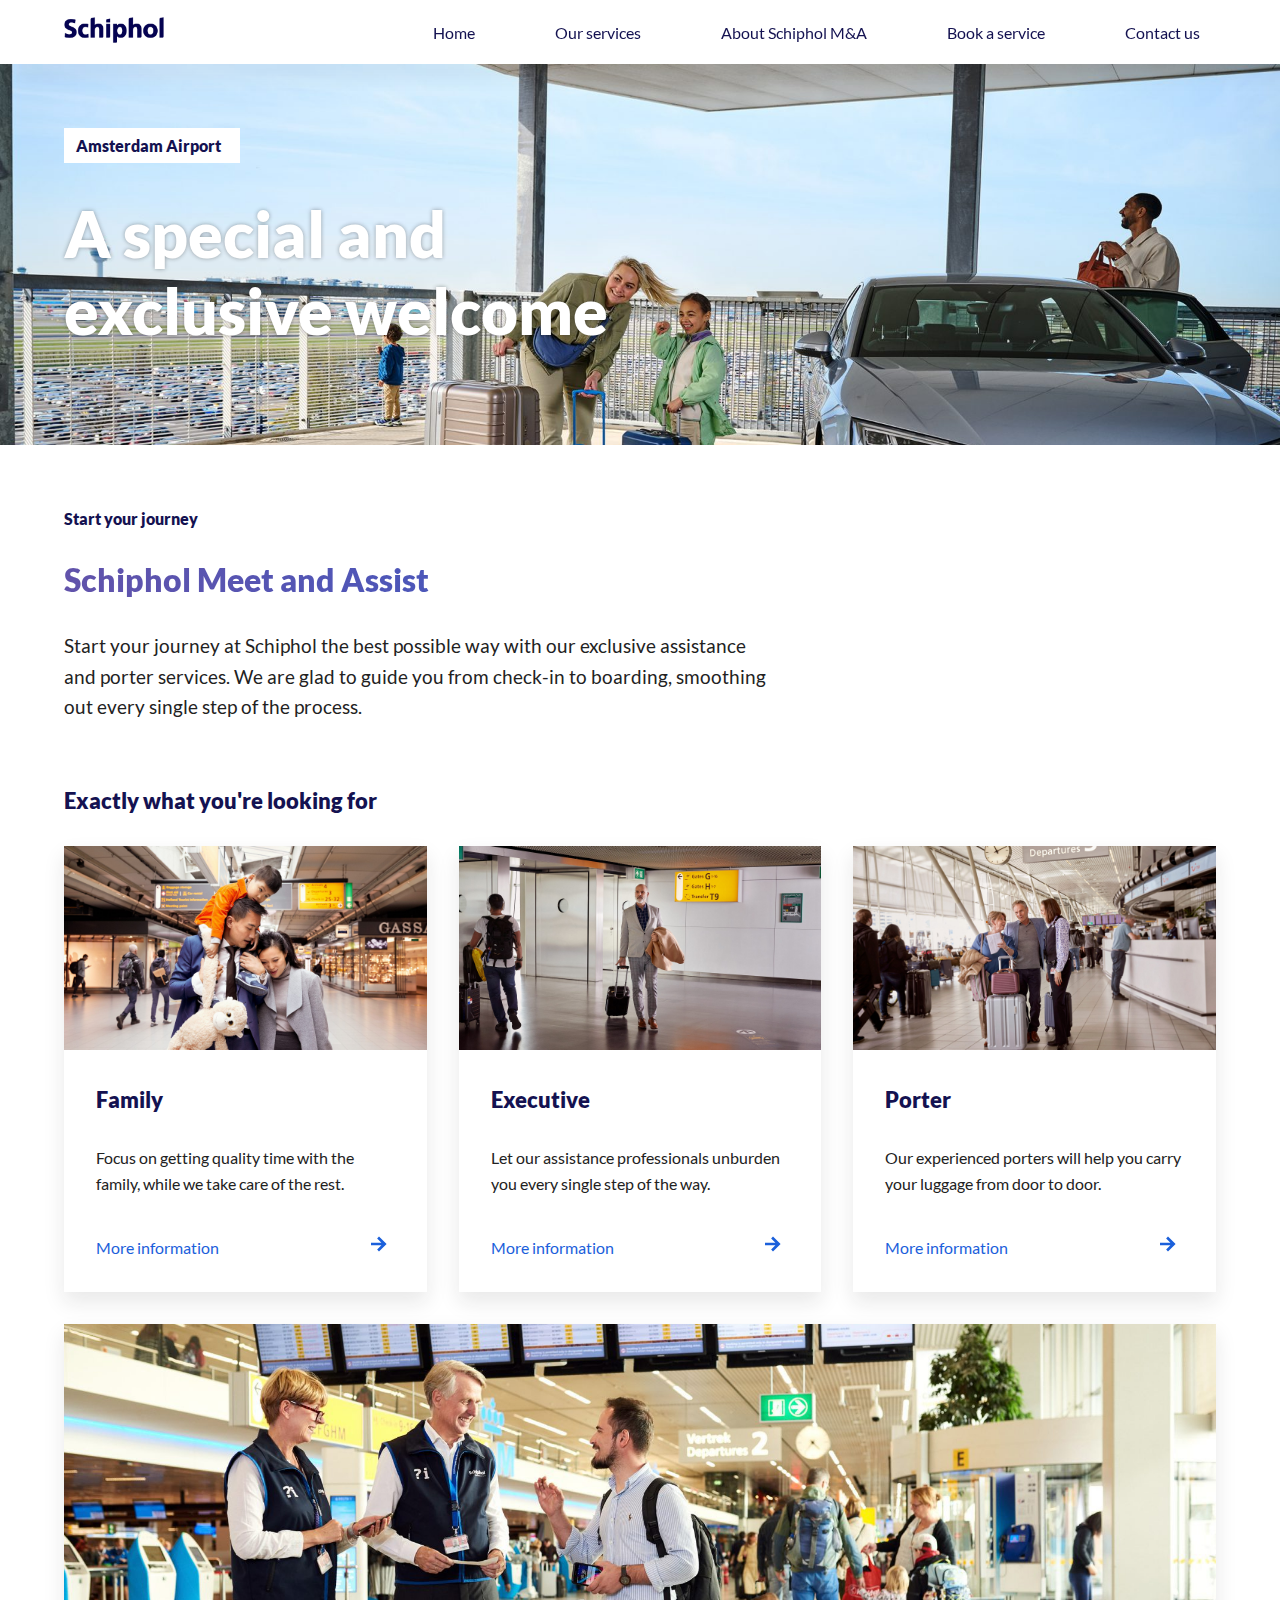
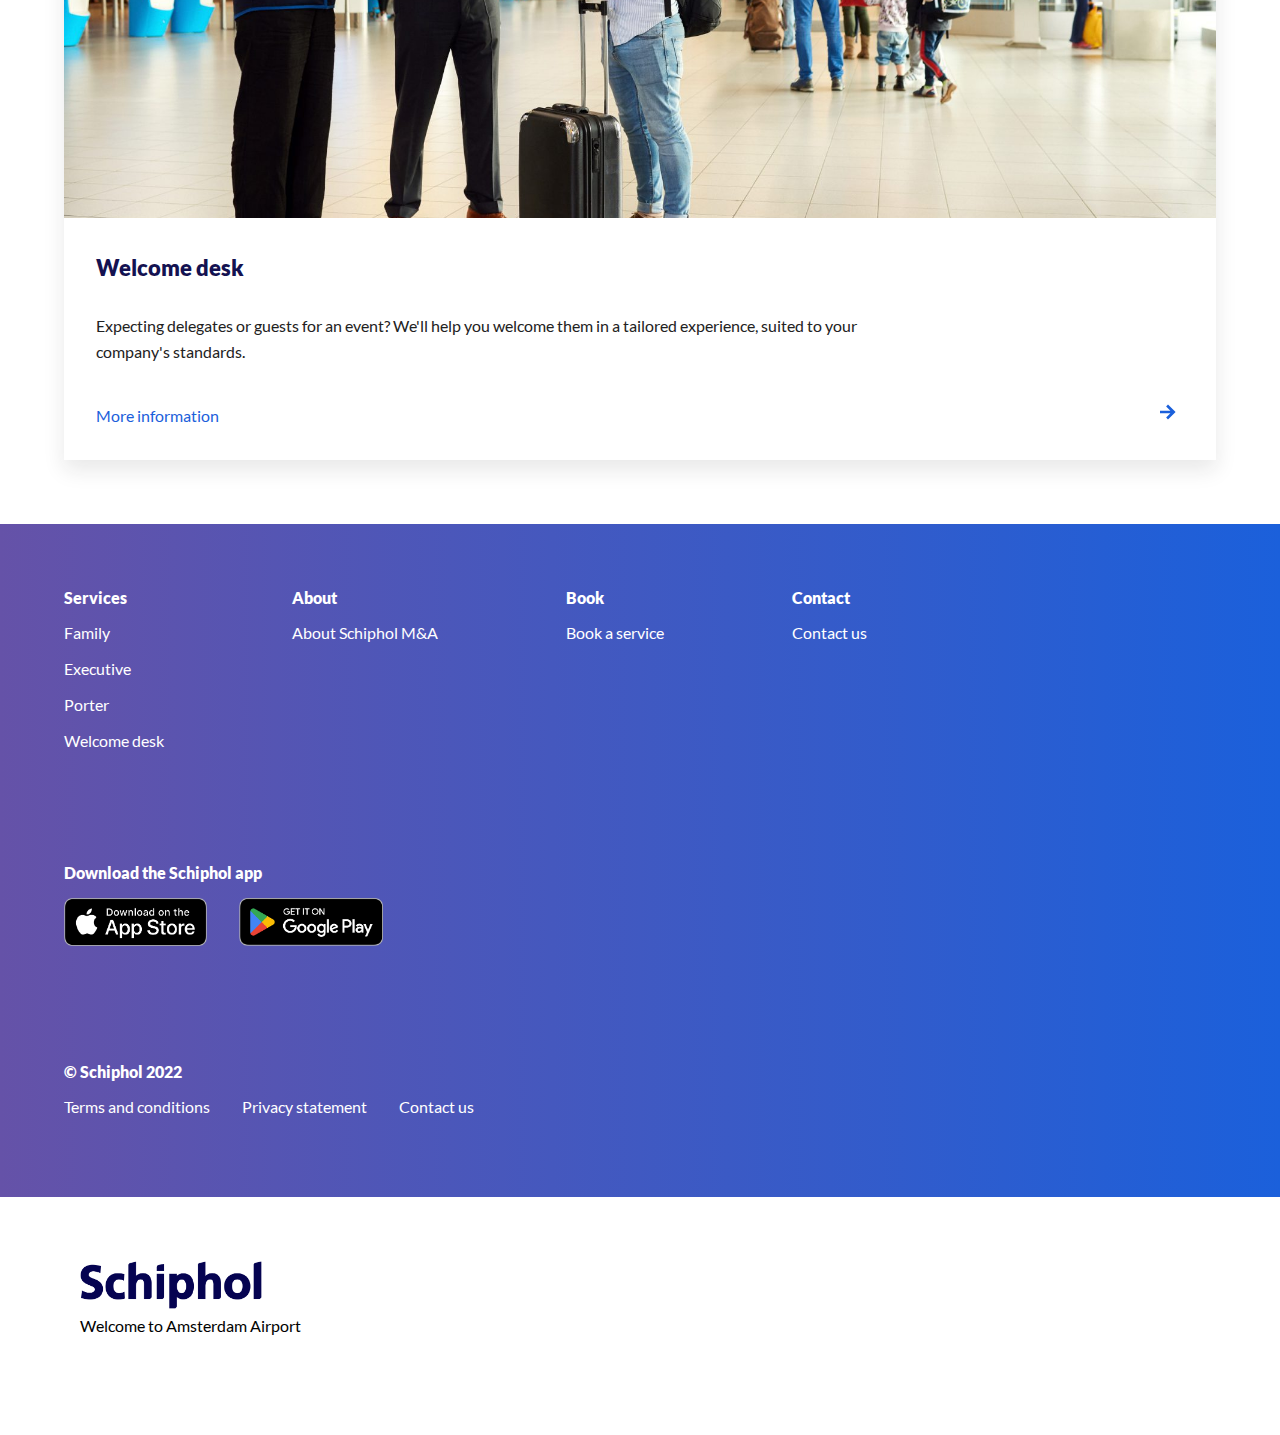
==== commit 72b6387c: "Add files via upload" ====
--- a/index.html
+++ b/index.html
@@ -3,7 +3,7 @@
 	
 <head>
 	<meta charset="UTF-8">
-	<meta name="author" content="jouw naam">
+	<meta name="author" content="Rozemarijn Pol">
 	<meta name="viewport" content="width=device-width, initial-scale=1">
 	
 	<title>FED Rozemarijn Pol</title>
@@ -69,7 +69,7 @@
 
 			<section>
 				<a href="about.html">
-					<img src="images/family.jpeg">
+					<img src="images/family.jpeg" alt="family">
 					<div class="text-container">
 						<h3>Family</h3>
 						<p>Focus on getting quality time with the family, while we take care of the rest.</p>
@@ -81,7 +81,7 @@
 
 			<section>
 				<a href="about.html">
-					<img src="images/executive.jpeg">
+					<img src="images/executive.jpeg" alt="executive">
 					<div class="text-container">
 						<h3>Executive</h3>
 						<p>Let our assistance professionals unburden you every single step of the way.</p>
@@ -93,7 +93,7 @@
 
 			<section>
 				<a href="about.html">
-					<img src="images/porter.jpeg">
+					<img src="images/porter.jpeg" alt="porter">
 					<div class="text-container">
 						<h3>Porter</h3>
 						<p>Our experienced porters will help you carry your luggage from door to door.</p>
@@ -105,7 +105,7 @@
 
 			<section>
 				<a href="about.html">
-					<img src="images/welcome-desk.jpeg">
+					<img src="images/welcome-desk.jpeg" alt="welcome desk">
 					<div class="text-container">
 						<h3>Welcome desk</h3>
 						<p>Expecting delegates or guests for an event? We'll help you welcome them in a tailored experience, suited to your company's standards.</p>
@@ -121,7 +121,7 @@
 
 	<footer>
 
-<section class="footer-nav">
+<!-- <section class="footer-nav">
 	
 	<ul>
 		<section>
@@ -173,9 +173,71 @@
 
 <section class="footer-logo">
 	<div class="logo-p-container">
-		<img src="images/Amsterdam_Airport_Schiphol_logo_(2018–present).svg.png">
+		<img src="images/Amsterdam_Airport_Schiphol_logo_(2018–present).svg.png" alt="schiphol logo">
 		<p>Welcome to Amsterdam Airport</p>
 	</div>
+</section> -->
+
+
+<section class="footer-nav">
+	
+	
+	<ul>
+			<li>Services</li>
+			<li><a href="about.html">Family</a> </li>
+			<li><a href="about.html">Executive</a> </li>
+			<li><a href="about.html">Porter</a> </li>
+			<li><a href="about.html">Welcome desk</a> </li>
+	</ul>
+	
+
+	
+	<ul>
+			<li>About</li>
+			<li><a href="about.html">About Schiphol M&A</a></li>
+	</ul>
+	
+
+	
+	<ul>
+			<li>Book</li>
+			<li><a href="about.html">Book a service</a></li>
+	</ul>
+	
+	<ul>
+			<li>Contact</li>
+			<li><a href="about.html">Contact us</a></li>
+	</ul>
+	
+	
+</section>
+
+<section class="footer-download">
+	<ul>
+		<h4>Download the Schiphol app</h4>
+		<div class="download-links">
+			<li><a href="https://apps.apple.com/app/schiphol-amsterdam-airport/id409161665?l=en"><img src="images/download-on-the-app-store.png" alt="Download on the App Store"></a> </li>
+			<li><a href="https://play.google.com/store/apps/details?id=org.schiphol&referrer=utm_source=schiphol.nl&utm_campaign=footerbanner&utm_content=EN"><img src="images/get-it-on-google-play.png" alt="Get it on Google Play"></a> </li>
+		</div>
+	</ul>
+</section>
+
+<section class="footer-disclaimer">
+	<ul>
+		<h4>© Schiphol 2022</h4>
+		<div class="disclaimer-links">
+			<li><a href="about.html">Terms and conditions</a> </li>
+			<li><a href="about.html">Privacy statement</a> </li>
+			<li><a href="about.html">Contact us</a> </li>
+		</div>
+	</ul>
+</section>
+
+<section class="footer-logo">
+	<div class="logo-p-container">
+		<img src="images/Amsterdam_Airport_Schiphol_logo_(2018–present).svg.png" alt="schiphol logo">
+		<p>Welcome to Amsterdam Airport</p>
+	</div>
 </section>
 
 	</footer>
--- a/styles/style.css
+++ b/styles/style.css
@@ -579,8 +579,7 @@
 footer {
 	background-image:linear-gradient(90deg, #6552a8 0%, #1b60db 100%);
 	padding-top:64px;
-	display:grid;
-	grid-template-columns: repeat(1, 1fr);	
+
 }
 
 footer a {
@@ -601,6 +600,14 @@
 	list-style: none;
 	padding-left:16px;
 	padding-bottom:16px;
+}
+
+.footer-nav ul li:first-of-type {
+	font-weight: 900;
+	font-family: "Lato";
+	font-size: 1em;
+	color:#ffffff;
+	
 }
 
 footer ul img {
@@ -646,7 +653,7 @@
 		padding-right:64px;
 	}
 
-	.footer-nav ul {
+	.footer-nav {
 		display:flex;
 		max-width:1280px;
 		margin:auto;
@@ -704,6 +711,3 @@
 @media only screen and (min-width: 1280px) {
 }
 
-/* wide */
-@media (min-width: 1920px) {
-}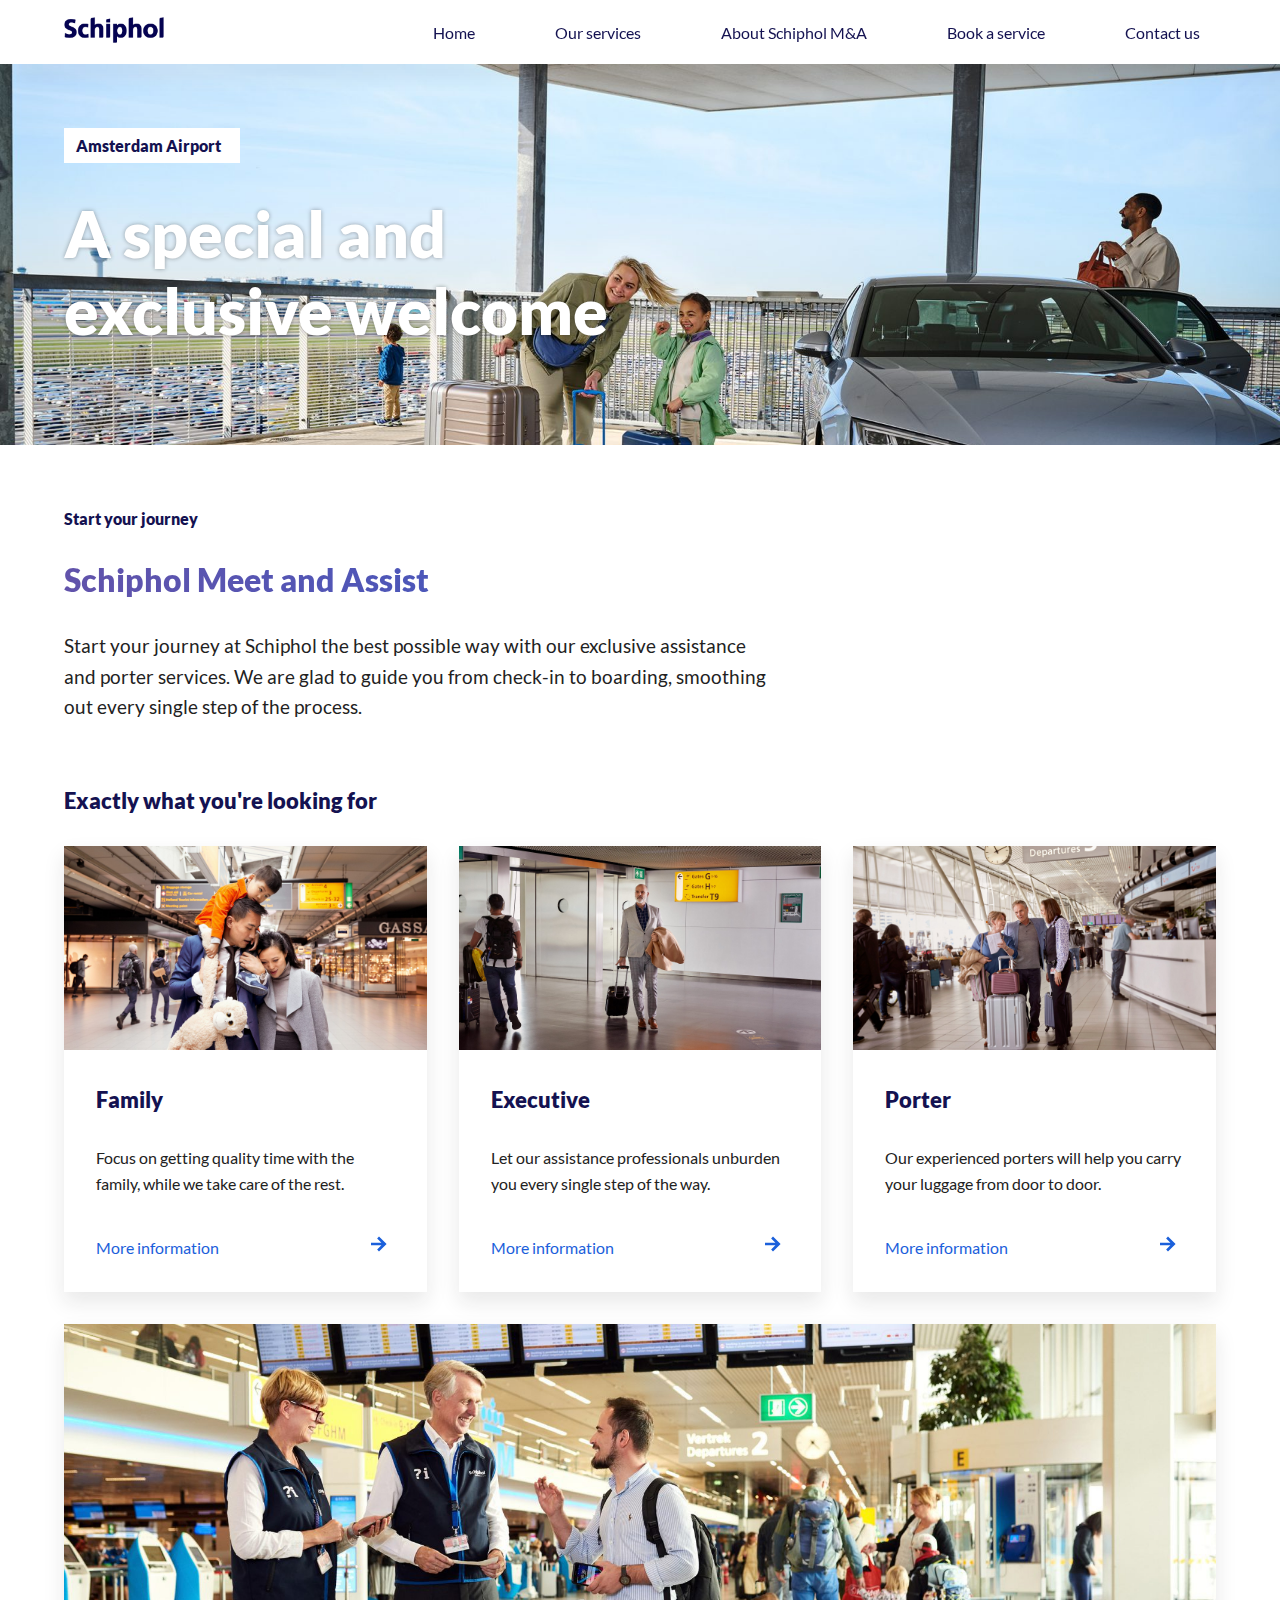
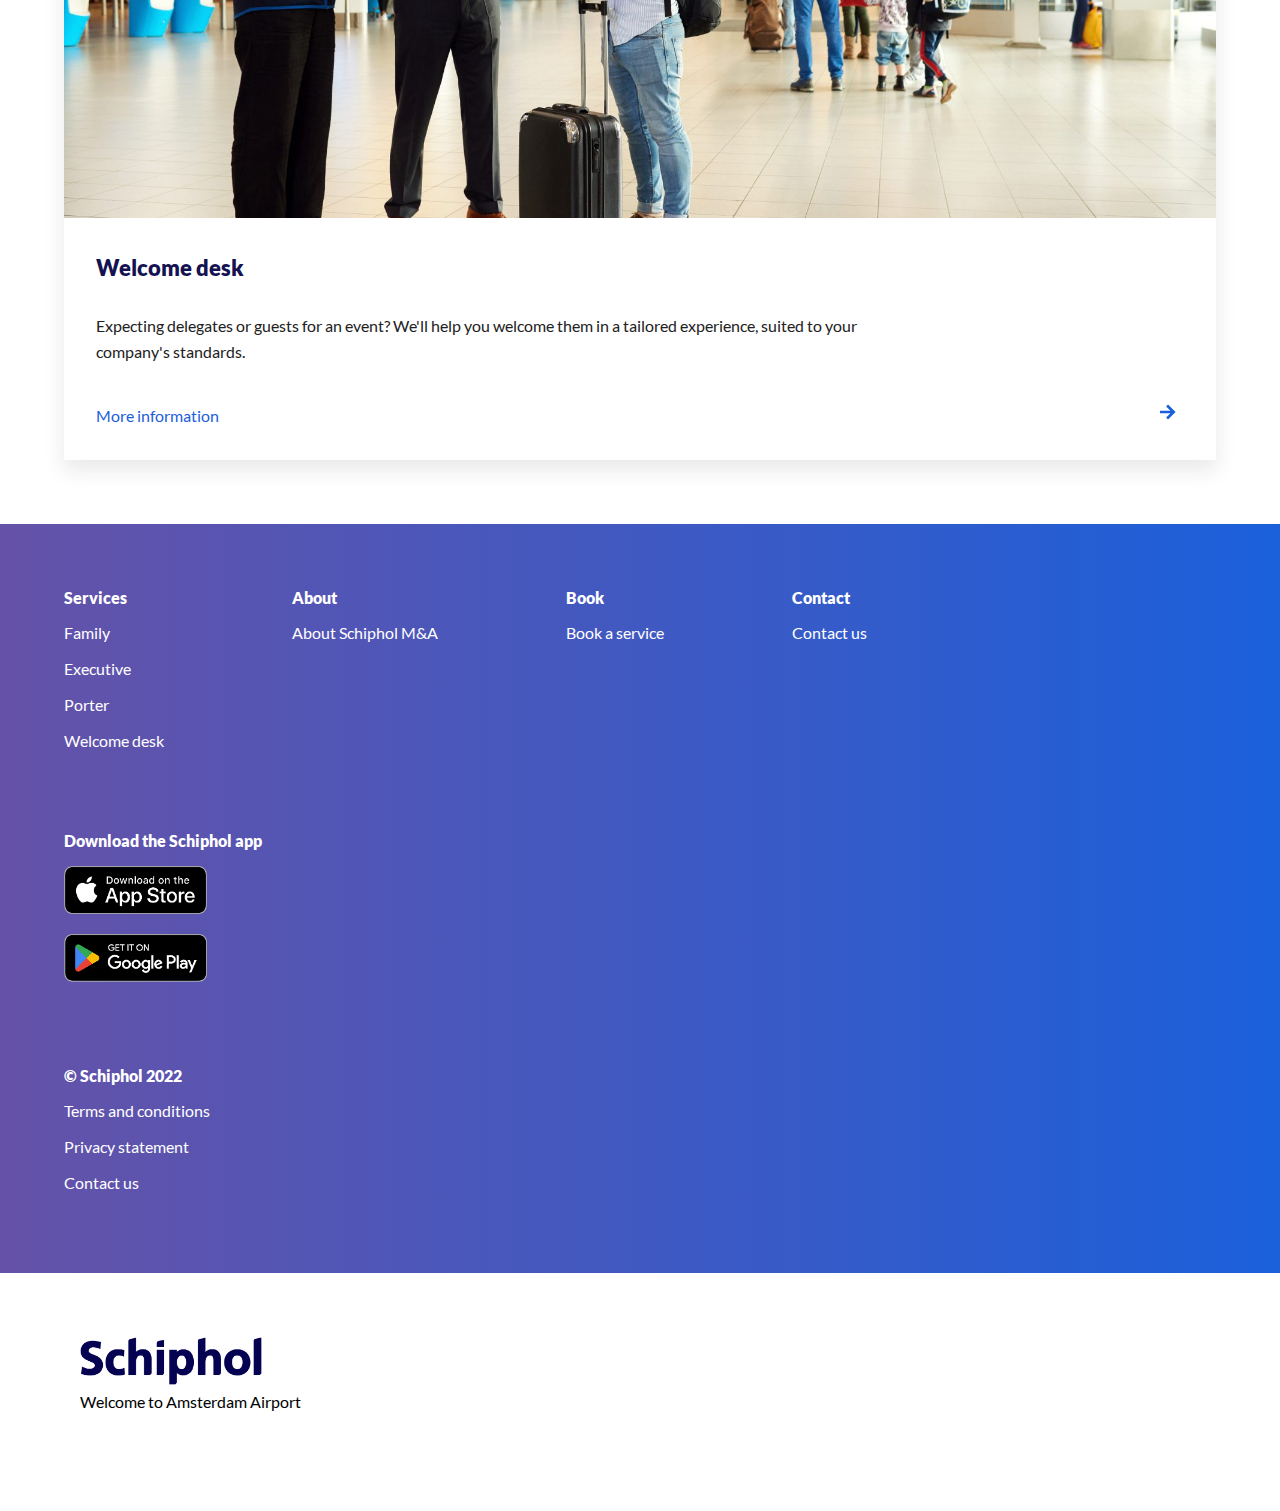
==== commit 0e7ae594: "Add files via upload" ====
--- a/index.html
+++ b/index.html
@@ -214,22 +214,22 @@
 
 <section class="footer-download">
 	<ul>
-		<h4>Download the Schiphol app</h4>
-		<div class="download-links">
+		<li>Download the Schiphol app</li>
+		<!-- <div class="download-links"> -->
 			<li><a href="https://apps.apple.com/app/schiphol-amsterdam-airport/id409161665?l=en"><img src="images/download-on-the-app-store.png" alt="Download on the App Store"></a> </li>
 			<li><a href="https://play.google.com/store/apps/details?id=org.schiphol&referrer=utm_source=schiphol.nl&utm_campaign=footerbanner&utm_content=EN"><img src="images/get-it-on-google-play.png" alt="Get it on Google Play"></a> </li>
-		</div>
+		<!-- </div> -->
 	</ul>
 </section>
 
 <section class="footer-disclaimer">
 	<ul>
-		<h4>© Schiphol 2022</h4>
-		<div class="disclaimer-links">
+		<li>© Schiphol 2022</li>
+		<!-- <div class="disclaimer-links"> -->
 			<li><a href="about.html">Terms and conditions</a> </li>
 			<li><a href="about.html">Privacy statement</a> </li>
 			<li><a href="about.html">Contact us</a> </li>
-		</div>
+		<!-- </div> -->
 	</ul>
 </section>
 
--- a/styles/style.css
+++ b/styles/style.css
@@ -464,6 +464,11 @@
 	max-width: 1280px;
 	margin:auto;
 }
+
+.intro-about {
+	max-width: 1280px;
+	margin:auto;
+}
 @media screen and (min-width: 640px) {
 	.intro p {
 		padding-left: 32px;
@@ -485,6 +490,8 @@
 	.intro-about p {
 		padding-left: 64px;
 	}
+
+	
 }
 
 
@@ -607,7 +614,20 @@
 	font-family: "Lato";
 	font-size: 1em;
 	color:#ffffff;
-	
+}
+
+.footer-download ul li:first-of-type {
+	font-weight: 900;
+	font-family: "Lato";
+	font-size: 1em;
+	color:#ffffff;
+}
+
+.footer-disclaimer ul li:first-of-type {
+	font-weight: 900;
+	font-family: "Lato";
+	font-size: 1em;
+	color:#ffffff;
 }
 
 footer ul img {
@@ -673,7 +693,7 @@
 		padding-left:32px;
 	}
 
-	.footer-disclaimer h4 {
+	.footer-disclaimer li {
 		max-width:1280px;
 		margin:auto;
 	}
